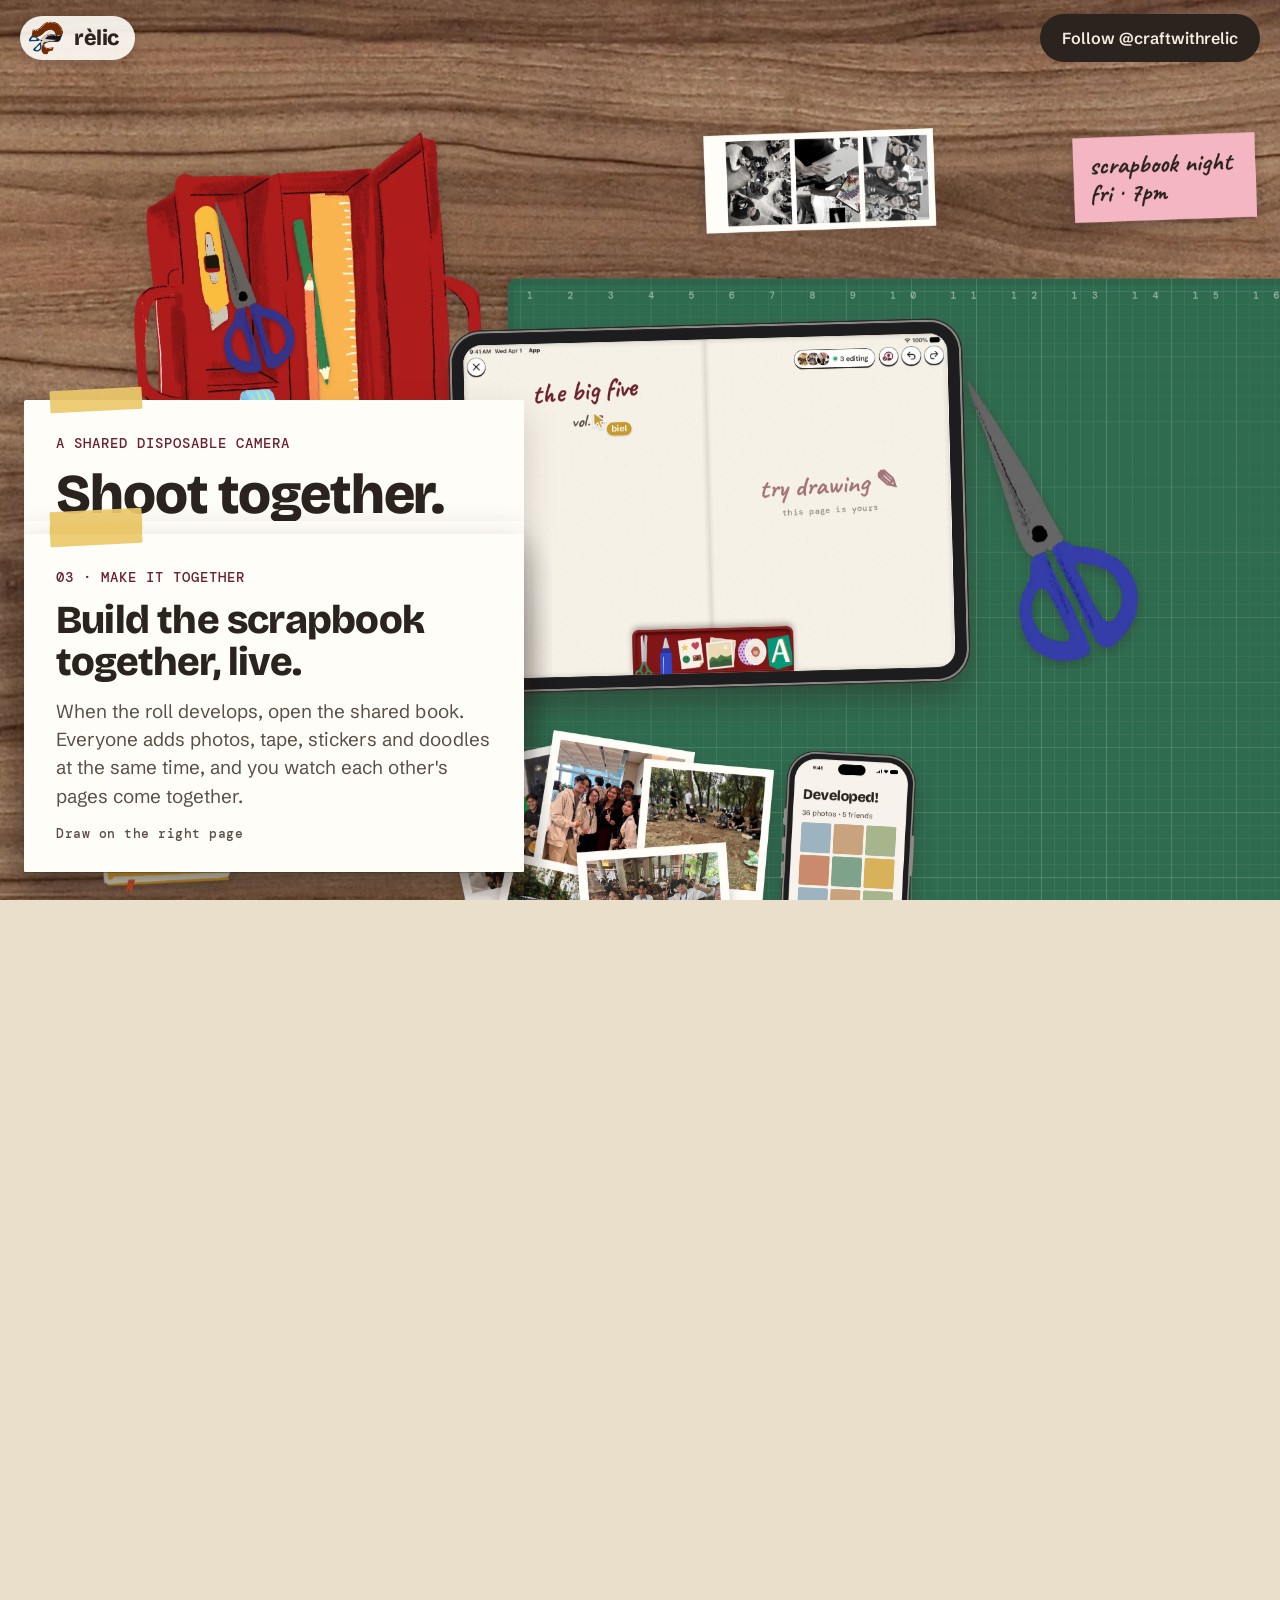
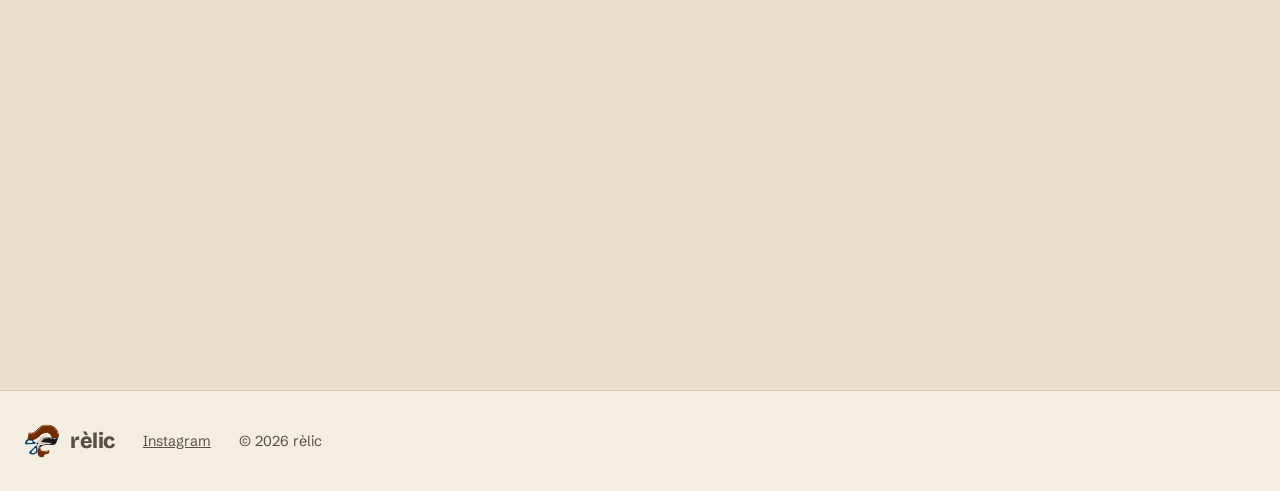
==== site/index.html @ 5dc0d385 "rèlic landing site The flat-lay desk landing page (site/), its planning page and README.  Co-Authore" ====
<!doctype html>
<html lang="en">
<head>
  <meta charset="utf-8">
  <meta name="viewport" content="width=device-width, initial-scale=1, viewport-fit=cover">
  <title>rèlic: shoot together, scrapbook together</title>
  <meta name="description" content="rèlic is a shared disposable camera for your friend group. Limited shots, revealed when the roll is done, made into one scrapbook by everyone. Coming soon to the App Store.">
  <meta name="theme-color" content="#F4EEE2">
  <meta property="og:title" content="rèlic: shoot together, scrapbook together">
  <meta property="og:description" content="A shared disposable camera for your friend group. Coming soon to the App Store.">
  <meta property="og:type" content="website">
  <meta property="og:image" content="share.jpg">
  <meta property="og:image:width" content="1200">
  <meta property="og:image:height" content="630">
  <meta name="twitter:card" content="summary_large_image">
  <link rel="icon" type="image/png" href="assets/img/favicon.png">
  <link rel="apple-touch-icon" href="assets/img/apple-touch-icon.png">
  <link rel="preconnect" href="https://fonts.googleapis.com">
  <link rel="preconnect" href="https://fonts.gstatic.com" crossorigin>
  <link rel="stylesheet" href="https://fonts.googleapis.com/css2?family=Bricolage+Grotesque:opsz,wght@12..96,700;12..96,800&family=Schibsted+Grotesk:wght@400;500;600&family=Caveat:wght@700&family=DM+Mono:wght@400;500&display=swap">
  <link rel="stylesheet" href="style.css">
</head>
<body>
  <svg width="0" height="0" style="position:absolute" aria-hidden="true">
    <symbol id="apple" viewBox="0 0 24 24"><path d="M16.4 12.6c0-2.5 2-3.7 2.1-3.8-1.2-1.7-3-1.9-3.6-2-1.5-.2-3 .9-3.8.9-.8 0-2-.9-3.3-.9-1.7 0-3.3 1-4.2 2.5-1.8 3.1-.5 7.7 1.3 10.2.9 1.2 1.9 2.6 3.2 2.6 1.3-.1 1.8-.8 3.3-.8s2 .8 3.3.8c1.4 0 2.3-1.3 3.1-2.5 1-1.4 1.4-2.8 1.4-2.9 0 0-2.8-1.1-2.8-4.1zM14 5.2c.7-.8 1.2-2 1-3.2-1 .1-2.2.7-3 1.5-.6.7-1.2 1.9-1 3.1 1.1.1 2.2-.6 3-1.4z"/></symbol>
  </svg>
  <a class="skip" href="#shot-8">Skip to coming soon</a>

  <header class="nav">
    <a class="brand" href="#top" aria-label="rèlic home">
      <img class="logo" src="assets/img/logo.png" alt="" width="36" height="36"><span class="wordmark">rèlic</span>
    </a>
    <a class="btn btn-ink" href="https://www.instagram.com/craftwithrelic/" target="_blank" rel="noopener">Follow @craftwithrelic</a>
  </header>

  <main id="top">
    <div class="scene" id="scene">
      <div class="stage" id="stage">
        <div class="flat" id="flat" aria-hidden="true"><div class="board" id="board"></div></div>
        <img class="static-still" src="assets/img/still-desk.webp" alt="A wooden desk seen from above, covered in scrapbook things: a red toolbox, an iPad with a scrapbook page, a disposable camera, film rolls, team photos, washi tape, a stack of scrapbooks and a coming soon note taped to a green cutting mat." loading="lazy" width="1200" height="750">

        <div class="pad" id="pad">
          <article class="note is-active" id="shot-1">
            <p class="kicker">A shared disposable camera</p>
            <h1>Shoot together. Scrapbook together.</h1>
            <p>rèlic is a camera roll your whole friend group shares. Limited shots, revealed when the roll is done, made into one scrapbook by everyone.</p>
            <div class="actions">
              <span class="badge" aria-label="Coming soon to the App Store"><svg aria-hidden="true"><use href="#apple"/></svg><span><small>Coming soon to the</small>App Store</span></span>
            </div>
            <p class="hint">Scroll to look around the desk</p>
          </article>

          <article class="note" id="shot-2">
            <p class="kicker">The problem</p>
            <h2>Hundreds of photos. Never looked at together.</h2>
            <p>They're split across camera rolls and group chats, shot by the one friend who always holds the phone, and buried a week later.</p>
            <p class="drag-hint">Drag the prints around</p>
          </article>

          <article class="note" id="shot-3">
            <p class="kicker">01 · Start a roll</p>
            <h2>Start a roll. Share one code.</h2>
            <p>Name it and pick 24, 36, 48 or 72 shots. Send the roll code and friends join in a tap, all shooting on the same roll.</p>
          </article>

          <article class="note" id="shot-4">
            <p class="kicker">02 · Shoot</p>
            <h2>Shoot. No peeking.</h2>
            <p>Every roll has a limited number of shots, and each one you take counts down. Nothing shows until the last frame, so you stay in the moment.</p>
            <p class="scrawl">fewer shots, more moment</p>
            <p class="drag-hint">Tap the camera to try our two films. Hold a print to save it.</p>
          </article>

          <article class="note" id="shot-5">
            <p class="kicker">03 · Make it together</p>
            <h2>Build the scrapbook together, live.</h2>
            <p>When the roll develops, open the shared book. Everyone adds photos, tape, stickers and doodles at the same time, and you watch each other's pages come together.</p>
            <p class="drag-hint">Draw on the right page</p>
          </article>

          <article class="note" id="shot-6">
            <p class="kicker">The scrapbook</p>
            <h2>One night, five points of view.</h2>
            <p>This one's ours. Flip through it.</p>
            <div class="flipnav">
              <button class="btn btn-line" type="button" id="flip-prev">Previous page</button>
              <button class="btn btn-line" type="button" id="flip-next">Next page</button>
            </div>
          </article>

          <article class="note" id="shot-7">
            <p class="kicker">Your shelf</p>
            <h2>Every hangout gets a spine.</h2>
            <p>Finished scrapbooks stack up on your profile shelf, ready to reopen whenever.</p>
            <p class="scrawl">ours, not mine</p>
          </article>

          <article class="note" id="shot-8">
            <p class="scrawl big">coming soon</p>
            <h2>rèlic lands on the App Store soon.</h2>
            <p>Get your group ready, and follow along while we build it.</p>
            <div class="actions">
              <span class="badge" aria-label="Coming soon to the App Store"><svg aria-hidden="true"><use href="#apple"/></svg><span><small>Coming soon to the</small>App Store</span></span>
              <a class="btn btn-maroon" href="https://www.instagram.com/craftwithrelic/" target="_blank" rel="noopener">Follow @craftwithrelic</a>
            </div>
          </article>
        </div>
      </div>
    </div>
  </main>

  <footer class="foot">
    <span class="brand"><img class="logo" src="assets/img/logo.png" alt="" width="36" height="36"><span class="wordmark">rèlic</span></span>
    <a href="https://www.instagram.com/craftwithrelic/" target="_blank" rel="noopener">Instagram</a>
    <span>© 2026 rèlic</span>
  </footer>

  <script type="module" src="main.js"></script>
</body>
</html>
---- site/style.css ----
/* rèlic — one sticky stage over one flat-lay desk that always fills the screen.
   All copy lives in one notepad card that swaps per shot. */
:root{
  --paper:#F4EEE2; --wall:#EADFCB; --floor:#DCCDB4; --card:#FFFDF8; --line:#D8CAB2;
  --ink:#2A231E; --ink-2:#5A4F46; --maroon:#6B2230; --tape:#EBC86A; --mat:#2F6B4F;
  --f-display:"Bricolage Grotesque","Arial Black",system-ui,sans-serif;
  --f-body:"Schibsted Grotesk",system-ui,-apple-system,"Segoe UI",sans-serif;
  --f-hand:"Caveat","Comic Sans MS",cursive;
  --f-mono:"DM Mono",ui-monospace,"SF Mono",Menlo,monospace;
  --ease:cubic-bezier(.4,0,.2,1);
  --land:cubic-bezier(.2,.9,.3,1.04);
  --gutter:max(16px,env(safe-area-inset-left,0px));
  --unit:100svh;
  color-scheme:light;
}
*{box-sizing:border-box}
html,body{margin:0;background:var(--wall);color:var(--ink);font-family:var(--f-body);-webkit-font-smoothing:antialiased}
a{color:inherit}
:focus-visible{outline:2px solid var(--maroon);outline-offset:3px;border-radius:4px}

.skip{position:fixed;left:var(--gutter);top:-60px;z-index:30;background:var(--ink);color:var(--paper);padding:10px 14px;border-radius:8px;text-decoration:none;font:500 .9rem var(--f-body)}
.skip:focus{top:calc(12px + env(safe-area-inset-top,0px))}

/* ---------- nav ---------- */
.nav{position:fixed;inset:0 0 auto 0;z-index:20;display:flex;align-items:center;justify-content:space-between;gap:12px;
  padding:calc(14px + env(safe-area-inset-top,0px)) max(20px,env(safe-area-inset-right,0px)) 14px max(20px,env(safe-area-inset-left,0px));pointer-events:none}
.nav > *{pointer-events:auto}
.brand{display:inline-flex;align-items:center;gap:10px;text-decoration:none;min-height:44px}
.nav .brand{background:rgba(255,253,248,.9);padding:4px 16px 4px 8px;border-radius:999px;box-shadow:0 4px 12px rgba(42,35,30,.18)}
.logo{display:block;width:36px;height:36px;object-fit:contain}
.wordmark{font:800 1.35rem var(--f-display);letter-spacing:-.02em}

.btn{display:inline-flex;align-items:center;justify-content:center;min-height:48px;padding:0 22px;border-radius:999px;text-decoration:none;border:0;cursor:pointer;font:600 1rem var(--f-body);transition:transform .15s var(--ease),background-color .15s var(--ease),opacity .15s}
.btn:hover{transform:translateY(-1px)}
.btn:active{transform:translateY(1px)}
.btn-ink{background:var(--ink);color:var(--paper)}
.btn-ink:hover{background:#3d332c}
.btn-maroon{background:var(--maroon);color:#fff}
.btn-maroon:hover{background:#7d2a39}
.btn-line{background:transparent;color:var(--ink);box-shadow:inset 0 0 0 1.5px var(--ink)}
.btn-line:hover{background:var(--ink);color:var(--paper)}
.btn:disabled{opacity:.35;cursor:default;transform:none;background:transparent;color:var(--ink)}

/* ---------- scene ---------- */
.scene{position:relative;height:calc(var(--units,11) * var(--unit))}
.stage{position:sticky;top:0;height:100svh;overflow:hidden;background:#7a4f31;touch-action:pan-y}
.flat{position:absolute;inset:0;z-index:2;pointer-events:none;transform-origin:50% 45%;animation:settle 1.1s var(--ease) both}
@keyframes settle{from{transform:scale(1.06);opacity:0}to{transform:none;opacity:1}}
.board{position:absolute;left:0;top:0;transform-origin:0 0;will-change:transform}

/* ---------- the flat-lay desk ---------- */
.desk-wood{position:absolute;inset:0;background:#8a5a37 url(assets/img/wood.webp) center/cover}
.it{position:absolute;display:block;transform:translate(-50%,-50%) rotate(var(--r,0deg));user-select:none;-webkit-user-drag:none}
img.it{height:auto;filter:drop-shadow(0 6px 8px rgba(42,35,30,.28))}
.mat{position:absolute;transform:translate(-50%,-50%);border-radius:14px;background-color:var(--mat);
  background-image:linear-gradient(rgba(255,255,255,.14) 1.5px,transparent 1.5px),linear-gradient(90deg,rgba(255,255,255,.14) 1.5px,transparent 1.5px),
    linear-gradient(rgba(255,255,255,.07) 1px,transparent 1px),linear-gradient(90deg,rgba(255,255,255,.07) 1px,transparent 1px);
  background-size:100px 100px,100px 100px,20px 20px,20px 20px;background-position:20px 20px;
  box-shadow:0 10px 24px rgba(0,0,0,.22),inset 0 0 0 10px rgba(0,0,0,.06)}
.mat-num{position:absolute;left:30px;right:30px;font:500 15px var(--f-mono);color:rgba(255,255,255,.5);letter-spacing:22px;white-space:nowrap;overflow:hidden}
.mat-top{top:16px}


.pol{margin:0;background:#FFFDF8;padding:calc(var(--w,200px)*.06) calc(var(--w,200px)*.06) calc(var(--w,200px)*.2);box-shadow:0 8px 16px rgba(42,35,30,.28)}
.pol img{display:block;width:100%;aspect-ratio:1;object-fit:cover;filter:saturate(.92) contrast(1.02)}
.pol figcaption{position:absolute;left:0;right:0;bottom:calc(var(--w,200px)*.03);text-align:center;font:700 26px var(--f-hand);color:var(--maroon)}
.pol.small figcaption{font-size:28px}

/* phone: an iPhone seen from above */
.phone{border-radius:40px;background:#1d1d1f;padding:8px;box-shadow:0 0 0 2.5px #8f8b86,0 0 0 4px #2b2a29,0 20px 32px rgba(42,35,30,.38)}
.phone::before{content:"";position:absolute;right:-6px;top:118px;width:4px;height:62px;border-radius:0 3px 3px 0;background:#8f8b86}
.phone::after{content:"";position:absolute;left:-6px;top:86px;width:4px;height:26px;border-radius:3px 0 0 3px;background:#8f8b86;box-shadow:0 44px 0 #8f8b86,0 82px 0 #8f8b86}
.screen{position:relative;width:100%;height:100%;border-radius:33px;overflow:hidden;background:#F7F2EB;container-type:inline-size}
.screen > *{--fp:calc(100cqw / 402)}
.screen::before{content:"";position:absolute;top:1.6%;left:38.18%;width:23.63%;height:4.2%;border-radius:99px;background:#000;z-index:3}
.screen::after{content:"";position:absolute;bottom:6px;left:50%;width:64px;height:4px;margin-left:-32px;border-radius:3px;background:rgba(0,0,0,.8);z-index:3}
.phone[data-mode="camera"] .screen::after{background:rgba(255,255,255,.85)}
.ph-status{position:absolute;top:calc(24*var(--fp));left:calc(62*var(--fp));right:calc(38*var(--fp));display:flex;align-items:center;gap:calc(6*var(--fp));font:600 calc(17*var(--fp))/1 var(--f-body);color:#000;z-index:2;transition:opacity .2s}
.phone[data-mode="create"] .ph-status{opacity:0}
.ph-status b{margin-right:auto}
.phone[data-mode="camera"] .ph-status{color:#fff}
.ph-sig{width:calc(20*var(--fp));height:calc(13*var(--fp));background:linear-gradient(90deg,currentColor 0 2px,transparent 2px 3.5px,currentColor 3.5px 5.5px,transparent 5.5px 7px,currentColor 7px 9px,transparent 9px 10.5px,currentColor 10.5px);clip-path:polygon(0 70%,25% 70%,25% 50%,50% 50%,50% 25%,75% 25%,75% 0,100% 0,100% 100%,0 100%)}
.ph-wifi{width:calc(17*var(--fp));height:calc(12*var(--fp));background:currentColor;clip-path:polygon(50% 100%,0 25%,20% 5%,50% 0,80% 5%,100% 25%)}
.ph-bat{width:calc(27*var(--fp));height:calc(13*var(--fp));border-radius:calc(4*var(--fp));background:currentColor}
.screen section{position:absolute;inset:0;padding:42px 14px 22px;display:flex;flex-direction:column;gap:8px;opacity:0;transition:opacity .35s var(--ease)}
.phone[data-mode="roll"] [data-mode="roll"],.phone[data-mode="create"] [data-mode="create"],.phone[data-mode="room"] [data-mode="room"],
.phone[data-mode="camera"] [data-mode="camera"],.phone[data-mode="done"] [data-mode="done"]{opacity:1}
.screen .dark{background:#151311}
.ph-h{font:800 22px var(--f-display);letter-spacing:-.02em}
.screen small{font:500 11px var(--f-body);color:var(--ink-2)}
.ph-grid{display:grid;grid-template-columns:repeat(3,1fr);gap:4px}
.ph-grid i{aspect-ratio:1;background:var(--c);border-radius:2px}
.ph-grid.big i{border-radius:3px}
/* create roll: the Figma screen, with the typing, the pick and the tap laid over it */
.screen .ph-fig{padding:0;display:block}
.ph-figimg{position:absolute;inset:0;width:100%;height:100%;display:block}
.cr-name{position:absolute;left:3.86%;top:31.06%;width:91.8%;height:5.84%;display:flex;align-items:center;padding-left:calc(17*var(--fp));font:500 calc(16*var(--fp)) var(--f-body);color:#1d1a17}
.cr-chip{position:absolute;top:48.05%;width:24.63%;display:block}
.cr-chip.c24{left:0}
.cr-chip.c36{left:25.12%;opacity:0}
.cr-press{position:absolute;left:5.6%;top:87.8%;width:88.8%;height:5.84%;border-radius:99px;background:#fff;opacity:0}
.cr-tap{position:absolute;left:50%;top:90.7%;width:calc(44*var(--fp));height:calc(44*var(--fp));margin:calc(-22*var(--fp)) 0 0 calc(-22*var(--fp));border-radius:50%;background:rgba(255,255,255,.55);opacity:0}
/* the room: the roll code and who's in (styled after the Figma screens) */
.screen .ph-room{padding:calc(53*var(--fp)) calc(16*var(--fp)) calc(55*var(--fp));gap:0;color:#1d1a17}
.rm-back{width:calc(44*var(--fp));height:calc(44*var(--fp));border-radius:50%;background:#FEFEFD;box-shadow:0 0 0 calc(1*var(--fp)) #2A241F,0 calc(3.5*var(--fp)) 0 #2A241F;position:relative;flex:none}
.rm-back::after{content:"";position:absolute;left:42%;top:36%;width:24%;height:24%;border:solid #1d1a17;border-width:0 0 calc(2.4*var(--fp)) calc(2.4*var(--fp));transform:rotate(45deg)}
.rm-title{margin-top:calc(14*var(--fp));font:700 calc(32*var(--fp))/1.1 var(--f-body);letter-spacing:-.01em}
.screen .rm-sub{margin-top:calc(6*var(--fp));font:400 calc(14.5*var(--fp))/1.35 var(--f-body);color:#6b645c}
.rm-label{margin:calc(38*var(--fp)) 0 calc(12*var(--fp));font:400 calc(17*var(--fp)) var(--f-body)}
.rm-code{display:flex;gap:calc(8*var(--fp));justify-content:center}
.rm-code span{width:calc(52*var(--fp));height:calc(64*var(--fp));border-radius:calc(14*var(--fp));background:#FEFEFD;box-shadow:inset 0 0 0 calc(1*var(--fp)) #1d1a17;overflow:hidden;display:flex;flex-direction:column}
.rm-code i{flex:none;height:calc(64*var(--fp));font:500 calc(30*var(--fp))/calc(64*var(--fp)) var(--f-mono);font-style:normal;text-align:center;transform:translateY(-300%)}
.rm-friends{display:flex;gap:calc(14*var(--fp))}
.rm-friends figure{margin:0;width:calc(66*var(--fp));text-align:center;transform:scale(0)}
.rm-friends img{display:block;width:100%;aspect-ratio:1;border-radius:50%;object-fit:cover;box-shadow:0 0 0 calc(2*var(--fp)) #FEFEFD,0 0 0 calc(3*var(--fp)) #2A241F}
.rm-friends figcaption{margin-top:calc(6*var(--fp));font:500 calc(13*var(--fp)) var(--f-body);color:#6b645c}
.rm-btn{margin-top:auto;margin-inline:calc(6*var(--fp));text-align:center;font:600 calc(17*var(--fp))/calc(51*var(--fp)) var(--f-body);background:#2A241F;color:#fff;border-radius:99px}
.ph-view{margin-top:10px;flex:1;border-radius:8px;background:linear-gradient(160deg,#3a3a3a,#262422)}
.ph-shutter{align-self:center;width:42px;height:42px;border-radius:50%;background:#fff;box-shadow:0 0 0 4px #151311,0 0 0 6px #fff}

/* the pile of prints in the problem shot can be pushed around */
/* anything loose on the desk can be picked up and moved (a finger holds it for a moment first) */
.drag{pointer-events:auto;cursor:grab;touch-action:pan-y;-webkit-touch-callout:none}
.drag.held{cursor:grabbing;scale:1.05}
.spill:not(.on),.shot-print.gone{pointer-events:none}
/* the big objects take you to their part of the story */
.board [data-go]:not(.cam){pointer-events:auto;cursor:pointer}
.board[data-shot="2"] .phone,.board[data-shot="4"] :is(.toolbox,.ipad),.board[data-shot="5"] .book,.board[data-shot="6"] .stack{cursor:auto}
.book.on,.book.on *{pointer-events:none!important}
/* the book box is two pages wide (open size); closed, only the cover takes the click */
.board .book.closed{pointer-events:none}
.board .book.closed .is-cover{pointer-events:auto;cursor:pointer}

/* things that fly in and land */
.fly{opacity:0;transform:translate(-50%,-50%) translate(var(--fx),var(--fy)) rotate(var(--fr)) scale(var(--fs));
  transition:transform .6s var(--land),opacity .3s var(--ease)}
.fly.on{opacity:1;transform:translate(-50%,-50%) rotate(var(--r))}
.write.fly{transform:translate(-50%,-50%) rotate(var(--r));clip-path:inset(0 100% 0 0);opacity:1;transition:clip-path .7s var(--ease)}
.write.fly.on{clip-path:inset(0 0 0 0)}

/* stack of finished books */
.stack{transform:translate(-50%,-50%)}
.sbook{position:absolute;width:300px;height:400px;border-radius:6px 12px 12px 6px;transform:translate(-50%,-50%) rotate(var(--r));
  box-shadow:0 10px 18px rgba(42,35,30,.32),inset 14px 0 0 rgba(0,0,0,.14),inset 0 0 0 1px rgba(255,255,255,.08)}
.sbook-label{position:absolute;left:50%;top:22%;transform:translateX(-50%) rotate(-2deg);background:#FFFDF8;padding:6px 16px;font:700 34px var(--f-hand);color:var(--ink);white-space:nowrap;box-shadow:0 2px 4px rgba(0,0,0,.15)}

/* the scrapbook */
.book{perspective:3200px;transform:translate(-50%,-50%);z-index:900}   /* above anything picked up and moved (those count up from 50) */
.book .page,.book .face{position:absolute;top:0;width:50%;height:100%}
.book .page{background:#FBF7EE;background-image:radial-gradient(rgba(42,35,30,.09) 1.2px,transparent 1.4px);background-size:22px 22px}
.book > .base{left:50%;border-radius:0 8px 8px 0;box-shadow:0 14px 26px rgba(42,35,30,.3),inset 18px 0 22px -14px rgba(0,0,0,.25)}
.leaf{position:absolute;left:50%;top:0;width:50%;height:100%;transform-origin:left center;transform-style:preserve-3d;transform:rotateY(var(--a,0deg))}
.leaf .face{left:0;width:100%;backface-visibility:hidden;-webkit-backface-visibility:hidden}
.leaf .front.page{border-radius:0 8px 8px 0;box-shadow:inset 18px 0 22px -14px rgba(0,0,0,.25)}
.leaf .back{transform:rotateY(180deg);border-radius:0 8px 8px 0;box-shadow:inset 18px 0 22px -14px rgba(0,0,0,.25)}
.leaf.turning .face{box-shadow:0 18px 30px rgba(0,0,0,.2)}
.is-cover .cover{position:absolute;inset:0;filter:drop-shadow(0 14px 16px rgba(42,35,30,.32))}
.is-cover img{width:100%;height:100%;object-fit:cover;display:block}
.book.on{opacity:0;transition:opacity .35s var(--ease)}
/* closed: only the cover shows, so its transparent edges show the mat, not the pages */
.book.closed > .base,.book.closed > .leaf ~ .leaf{visibility:hidden}
/* the last spread: a letter */
.letter{font:700 50px/1.12 var(--f-hand);color:var(--ink);text-align:left}
.letter span{display:block}
.letter span:last-child{margin-top:8px;text-align:right;font-size:40px;color:var(--maroon)}
.draw{position:absolute;inset:0;width:100%;height:100%;display:block}
/* the iPad's right page is a blank to draw on, while the 'make it together' shot is up */
.board[data-shot="4"] .ip-blank .draw{pointer-events:auto;cursor:crosshair;touch-action:none}
.try{font:700 62px/1 var(--f-hand);color:rgba(107,34,48,.6);text-align:center;transition:opacity .3s var(--ease)}
.try small{display:block;margin-top:14px;font:500 19px var(--f-mono);letter-spacing:.06em;color:rgba(42,35,30,.5)}
.try.gone{opacity:0}
.board[data-shot="4"] .ip-blank .try:not(.gone){animation:beckon .7s var(--ease) .4s 2 alternate}
@keyframes beckon{to{transform:translate(-50%,-50%) rotate(-2deg) translateY(-8px)}}
.book{transition:opacity .35s var(--ease) .1s}
.page .it{transform:translate(-50%,-50%) rotate(var(--r,0deg))}
.page .pol figcaption{font-size:22px}
.title-l{font:700 64px/0.95 var(--f-hand);color:var(--maroon);text-align:center}
.title-l span{font-size:40px;color:var(--ink-2)}
.scrawl-l{font:700 40px/1 var(--f-hand);color:var(--ink);text-align:center}
.byline{font:700 30px var(--f-hand);color:var(--maroon);background:var(--tape);padding:8px 14px;text-align:center;line-height:1}
.washi{filter:none;opacity:.92}
.sticker{filter:drop-shadow(0 3px 3px rgba(0,0,0,.2))}

.shelved{opacity:0;transform:translate(-50%,-50%) scale(.98);transition:transform .9s var(--ease),opacity .25s var(--ease)}
.shelved img{width:100%;height:100%;object-fit:cover;display:block;filter:drop-shadow(0 14px 16px rgba(42,35,30,.32))}
.shelved .sbook-label{top:58%}
.shelved.on{opacity:1;transform:translate(-50%,-50%) translate(var(--to-x),var(--to-y)) rotate(-6deg) scale(.5)}

.soon{background:#FFFDF8;display:flex;flex-direction:column;align-items:center;justify-content:center;gap:6px;box-shadow:0 18px 34px rgba(42,35,30,.3)}
.soon b{font:700 150px/1 var(--f-hand);color:var(--maroon)}
.soon small{font:500 26px var(--f-mono);letter-spacing:.08em;color:var(--ink-2)}
.soon-tape{position:absolute;top:-26px;left:50%;width:220px;height:56px;margin-left:-110px;background:var(--tape);opacity:.92;transform:rotate(-4deg)}

/* ---------- the notepad ---------- */
.pad{position:absolute;z-index:5;left:max(24px,env(safe-area-inset-left,0px));bottom:calc(28px + env(safe-area-inset-bottom,0px));width:min(500px,calc(100% - 48px));display:grid}
.note{position:relative;grid-area:1/1;align-self:end;background:var(--card);border-radius:2px;padding:34px 32px 30px;box-shadow:0 1px 0 rgba(42,35,30,.06),0 14px 34px rgba(42,35,30,.18);
  display:grid;gap:14px;align-content:start;opacity:0;visibility:hidden;transform:translateY(14px);transition:opacity .28s var(--ease),transform .32s var(--ease),visibility 0s linear .32s}
.note::before{content:"";position:absolute;top:-11px;left:26px;width:92px;height:22px;background:var(--tape);opacity:.92;transform:rotate(-3deg);border-radius:1px}
.note.is-active{opacity:1;visibility:visible;transform:none;transition:opacity .32s var(--ease) .06s,transform .38s var(--ease) .06s,visibility 0s}
.note.is-leaving{transform:translateY(-16px) rotate(-1.5deg)}
.note p{margin:0;line-height:1.5;color:var(--ink-2);font-size:1.18rem}
.note h1,.note h2{margin:0;font-family:var(--f-display);font-weight:800;letter-spacing:-.02em;line-height:1.05;text-wrap:balance;color:var(--ink)}
.note h1{font-size:clamp(2.4rem,4.4vw,3.5rem)}
.note h2{font-size:clamp(1.9rem,3.1vw,2.6rem)}
.kicker{font:500 .9rem var(--f-mono)!important;letter-spacing:.07em;text-transform:uppercase;color:var(--maroon)!important}
.scrawl{font-family:var(--f-hand)!important;font-weight:700;font-size:2.1rem!important;line-height:1!important;color:var(--maroon)!important;transform:rotate(-2deg);transform-origin:left}
.scrawl.big{font-size:3.6rem!important}
.hint,.drag-hint{font:500 .8rem var(--f-mono)!important;color:var(--ink-2);letter-spacing:.04em}
.actions,.flipnav{display:flex;flex-wrap:wrap;gap:10px;margin-top:4px}
.badge{display:inline-flex;align-items:center;gap:8px;min-height:52px;padding:8px 20px 8px 14px;border-radius:12px;background:var(--ink);color:var(--paper);font:600 1.15rem var(--f-body);line-height:1.05;cursor:default}
.badge small{display:block;font-size:.66rem;font-weight:500;opacity:.8}
.badge svg{width:26px;height:26px;fill:currentColor;flex:none}

.foot{display:flex;flex-wrap:wrap;align-items:center;gap:12px 28px;padding:28px max(24px,env(safe-area-inset-right,0px)) calc(28px + env(safe-area-inset-bottom,0px)) max(24px,env(safe-area-inset-left,0px));background:var(--paper);border-top:1px solid var(--line);font-size:.9rem;color:var(--ink-2)}
.foot a{min-height:44px;display:inline-flex;align-items:center}

/* ---------- phones: the notepad becomes a card across the bottom ---------- */
@media (max-width:1099px){
  :root{--unit:80svh}
  .nav .btn{padding:0 14px;font-size:.85rem}
  .pad{left:var(--gutter);right:max(16px,env(safe-area-inset-right,0px));width:auto;bottom:calc(16px + env(safe-area-inset-bottom,0px))}
  .note{padding:24px 18px 18px;gap:9px}
  .note p{font-size:1.02rem;line-height:1.45}
  .note h1{font-size:2.05rem}
  .hint{display:none}
  .note h2{font-size:1.6rem}
  .kicker{font-size:.8rem!important}
  .scrawl{font-size:1.75rem!important}
  .scrawl.big{font-size:2.6rem!important}
  .badge{min-height:48px;font-size:1.05rem}
  .actions .btn,.actions .badge{flex:1 1 100%}
}
/* phones: a tighter notepad so the desk gets more of the screen */
@media (max-width:639px){
  .pad{bottom:calc(12px + env(safe-area-inset-bottom,0px))}
  .note{padding:18px 16px 14px;gap:6px}
  .note p{font-size:.95rem;line-height:1.42}
  .note h1{font-size:1.75rem}
  .note h2{font-size:1.38rem}
  .kicker{font-size:.72rem!important}
  .scrawl{font-size:1.45rem!important}
  .scrawl.big{font-size:2.1rem!important}
  .badge{min-height:44px}
  .flipnav .btn,.actions .btn{min-height:44px}
}
@media (min-width:640px) and (max-width:1099px){
  .pad{right:auto;width:min(600px,calc(100% - 32px))}
  .actions .btn,.actions .badge{flex:0 1 auto}
  .flipnav .btn{flex:1}
}

/* ---------- reduced motion: every note in order, as a plain page ---------- */
.static .scene{height:auto}
.static .stage{position:static;height:auto;overflow:visible;padding:96px var(--gutter) 48px;background:var(--wall)}
.static .flat{display:none}
.static-still{display:none}
.static .static-still{display:block;width:min(960px,100%);height:auto;margin:0 auto 40px;border-radius:12px}
.static .pad{position:static;width:min(560px,100%);margin:0 auto;gap:28px}
.static .note{grid-area:auto;opacity:1;visibility:visible;transform:none;transition:none}
.static .flipnav{display:none}
@media (prefers-reduced-motion:reduce){
  .note,.btn,.fly,.shelved,.book{transition:none!important}
  .flat{animation:none}
}

/* stills (?bare) */
.bare .nav,.bare .pad,.bare .skip{opacity:0!important}

/* shot checks (?at=): land every state at once */
.snap *,.snap *::before{transition:none!important;animation:none!important}

/* ---------- the lived-in layer ---------- */
.taperoll{border-radius:50%;background:radial-gradient(circle,#B07A4E 0 25%,rgba(0,0,0,.18) 25.5% 28%,var(--c) 28.5%);box-shadow:0 8px 14px rgba(42,35,30,.3),inset 0 0 0 6px rgba(255,255,255,.18)}
.booth{display:flex;flex-direction:column;gap:8px;background:#FFFDF8;padding:10px 10px 34px;box-shadow:0 8px 16px rgba(42,35,30,.28)}
.booth img{display:block;width:100%;aspect-ratio:4/3;object-fit:cover;filter:grayscale(.85) contrast(1.05)}
.paper-note{background:var(--c,#FFF3B0);padding:22px 24px;font:700 40px/1.08 var(--f-hand);color:var(--ink);box-shadow:0 8px 14px rgba(42,35,30,.25)}
.letters{display:flex;gap:6px}
.letters i{font:800 58px/1 var(--f-display);font-style:normal;padding:8px 12px;color:#fff;box-shadow:0 4px 8px rgba(0,0,0,.25);transform:rotate(calc((var(--k) - 1.5) * 7deg))}
.letters i:nth-child(1){background:#6B2230}.letters i:nth-child(2){background:#EBC86A;color:#2A231E}.letters i:nth-child(3){background:#3FA7A0}.letters i:nth-child(4){background:#E07A5F}
.eraser{border-radius:10px;background:#F4B6C2;box-shadow:0 6px 10px rgba(42,35,30,.28);overflow:hidden}
.eraser span{position:absolute;right:0;top:0;bottom:0;width:42%;background:#4F83D6}

/* ---------- arrival moments: each part of the desk does one thing while it is in view ---------- */
/* 1 · the whole desk: the scrapbook lifts off the mat, inviting a look */
.board[data-shot="0"] .book .is-cover .cover{animation:lift 2.6s var(--ease) .4s infinite alternate}
@keyframes lift{to{transform:translate(-6px,-12px) rotate(-1.2deg);filter:drop-shadow(0 30px 26px rgba(42,35,30,.36))}}
/* 2 · the problem: the Photos library gets flicked through, endlessly */
.board[data-shot="1"] .pl-grid{animation:flick 11s .4s infinite}
/* 3 · start a roll: the name types itself, 36 gets picked, Next gets tapped, then the room opens */
.typed{display:inline-block;overflow:hidden;white-space:nowrap;vertical-align:bottom;border-right:calc(1.5*var(--fp)) solid transparent;width:max-content;max-width:0}
.phone[data-mode="create"] .typed{animation:type 1s steps(8,end) .5s forwards,caret .5s step-end .5s 4}
@keyframes type{from{max-width:0}to{max-width:4.4em}}
@keyframes caret{50%{border-color:#1d1a17}}
.phone[data-mode="create"] .c24{animation:chipOff .3s var(--ease) 1.7s forwards}
.phone[data-mode="create"] .c36{animation:chipOn .45s var(--land) 1.7s forwards}
@keyframes chipOff{to{opacity:0}}
@keyframes chipOn{from{opacity:0;transform:scale(.9)}to{opacity:1;transform:none}}
.phone[data-mode="create"] .cr-press{animation:press .45s var(--ease) 2.45s}
@keyframes press{40%{opacity:.18}}
.phone[data-mode="create"] .cr-tap{animation:tapdot .55s var(--ease) 2.4s}
@keyframes tapdot{0%{opacity:0;transform:scale(.4)}30%{opacity:1}100%{opacity:0;transform:scale(1.5)}}
/* the code rolls in letter by letter, then friends join */
.phone[data-mode="room"] .rm-code i{animation:slot .75s cubic-bezier(.2,.7,.2,1) calc(.35s + var(--i,0) * .1s) both}
.rm-code span:nth-child(1) i{--i:0}.rm-code span:nth-child(2) i{--i:1}.rm-code span:nth-child(3) i{--i:2}.rm-code span:nth-child(4) i{--i:3}.rm-code span:nth-child(5) i{--i:4}.rm-code span:nth-child(6) i{--i:5}
@keyframes slot{from{transform:translateY(0)}to{transform:translateY(-300%)}}
.phone[data-mode="room"] .rm-friends figure{animation:join .45s var(--land) both}
.phone[data-mode="room"] .rm-friends figure:nth-child(1){animation-delay:.2s}
.phone[data-mode="room"] .rm-friends figure:nth-child(2){animation-delay:1.35s}
.phone[data-mode="room"] .rm-friends figure:nth-child(3){animation-delay:1.7s}
.phone[data-mode="room"] .rm-friends figure:nth-child(4){animation-delay:2.05s}
@keyframes join{to{transform:scale(1)}}
.phone:is([data-mode="camera"],[data-mode="done"]) .rm-friends figure,.snap .rm-friends figure{transform:scale(1)}
.snap .typed{max-width:none}
/* 5 · shoot: the flash fires */
.flash{border-radius:50%;background:radial-gradient(circle,rgba(255,255,255,.95) 0 12%,rgba(255,250,225,.55) 30%,transparent 68%);opacity:0;mix-blend-mode:screen;pointer-events:none;z-index:3}
/* in the Shoot section the camera gives a small wiggle every few seconds: it can be picked up */
.board[data-shot="3"] .cam:not(.open){animation:wiggle 4.2s var(--ease) 1s infinite}
.board[data-shot="3"] .cam:not(.open):hover{animation-play-state:paused}
@keyframes wiggle{
  0%,82%,100%{transform:translate(-50%,-50%) rotate(var(--r))}
  85%{transform:translate(-50%,-50%) rotate(calc(var(--r) - 3deg)) scale(1.02)}
  89%{transform:translate(-50%,-50%) rotate(calc(var(--r) + 2.5deg)) scale(1.02)}
  93%{transform:translate(-50%,-50%) rotate(calc(var(--r) - 1.5deg)) scale(1.01)}
  97%{transform:translate(-50%,-50%) rotate(calc(var(--r) + .6deg))}}
/* 5 · together: the tools are tossed into the toolbox, it rattles, the iPad tray fills, friends build the page live */
.toolbox{transform:translate(-50%,-50%) rotate(var(--r))}
.tb-base{display:block;width:100%;height:100%;filter:drop-shadow(0 10px 12px rgba(42,35,30,.3))}
.tb-tool{position:absolute;transform:translate(-50%,-50%);opacity:0}
.tb-tool img{display:block;width:100%;height:100%;filter:drop-shadow(0 3px 3px rgba(0,0,0,.18))}
.tb-tool.on{animation:toss .95s cubic-bezier(.25,.7,.3,1) var(--d) both}
@keyframes toss{
  0%{opacity:0;transform:translate(-50%,-50%) translate(var(--fx),var(--fy)) rotate(var(--fr)) scale(1.25)}
  15%{opacity:1}
  70%{transform:translate(-50%,-50%) translate(0,-14px) rotate(calc(var(--fr) * -.05)) scale(1.04)}
  100%{opacity:1;transform:translate(-50%,-50%)}}
.toolbox.hop{animation:hop .45s var(--ease) 2}
@keyframes hop{35%{transform:translate(-50%,-51.2%) rotate(calc(var(--r) - 1.6deg))}70%{transform:translate(-50%,-49.6%) rotate(calc(var(--r) + .8deg))}}
.snap .tb-tool.on,.tb-tool.pre{opacity:1}

.ipad{border-radius:46px;background:#1d1d1f;padding:18px;box-shadow:0 0 0 3px #8f8b86,0 0 0 5px #2b2a29,0 24px 40px rgba(42,35,30,.4)}
.ip-screen{position:relative;width:100%;height:100%;border-radius:28px;overflow:hidden;background:#F6F1E7}
.ip-space{position:absolute;left:0;top:0;width:1210px;height:834px;transform:scale(var(--k));transform-origin:0 0}
.ip-base{position:absolute;inset:0;width:100%;height:100%;display:block}
.ip-page{position:absolute;top:30px;width:500px;height:740px;transform:scale(1.1);transform-origin:0 0}
.ip-step{opacity:0;transform:translate(-50%,-50%) rotate(var(--r,0deg)) scale(1.18);transition:opacity .2s var(--ease),transform .5s var(--land)}
.ip-step.on{opacity:1;transform:translate(-50%,-50%) rotate(var(--r,0deg))}
.ip-step.ip-w{opacity:1;transform:translate(-50%,-50%) rotate(var(--r,0deg));clip-path:inset(0 100% 0 0);transition:clip-path .8s var(--ease)}
.ip-step.ip-w.on{clip-path:inset(0 -10% 0 0)}
.doodle{position:absolute;inset:0;width:100%;height:100%;overflow:visible;pointer-events:none}
.doodle path{fill:none;stroke:var(--maroon);stroke-width:4;stroke-linecap:round;stroke-linejoin:round}
.ip-draw{stroke-dasharray:1;stroke-dashoffset:1;transition:stroke-dashoffset .7s var(--ease)}
.ip-draw.on{stroke-dashoffset:0}
.ip-tray{position:absolute}
.ip-live{position:absolute;right:182px;top:34px;height:44px;display:flex;align-items:center;padding:0 16px 0 8px;border-radius:99px;background:#FEFEFD;box-shadow:0 0 0 1px #2A241F,0 3.5px 0 #2A241F;
  opacity:0;transform:translateY(-10px);transition:opacity .3s var(--ease),transform .4s var(--land)}
.ip-live.on{opacity:1;transform:none}
.ip-live i{width:32px;height:32px;border-radius:50%;background:center/cover;box-shadow:0 0 0 2px #FEFEFD;margin-right:-8px}
.ip-live b{margin-left:18px;font:600 17px var(--f-body);color:#2A241F;display:flex;align-items:center;gap:8px}
.ip-live b::before{content:"";width:9px;height:9px;border-radius:50%;background:#3FA76B;box-shadow:0 0 0 3px rgba(63,167,107,.25)}
.ip-cur{position:absolute;left:0;top:0;display:flex;align-items:flex-start;opacity:0;transform:translate(600px,900px);transition:transform .45s cubic-bezier(.3,.7,.2,1),opacity .2s var(--ease);z-index:5}
.ip-cur.on{opacity:1}
.ip-cur svg{width:46px;height:46px;fill:var(--c);stroke:#fff;stroke-width:1.6;stroke-linejoin:round;filter:drop-shadow(0 2px 2px rgba(0,0,0,.25))}
.ip-cur b{margin:30px 0 0 -8px;padding:5px 12px 6px;border-radius:99px;background:var(--c);color:#fff;font:600 22px/1 var(--f-body);box-shadow:0 2px 4px rgba(0,0,0,.2)}
/* 8 · stack: the pile settles under the new book */
.board[data-shot="6"] .stack .sbook{animation:settleBooks .5s var(--ease) .75s}
@keyframes settleBooks{50%{transform:translate(-50%,-49%) rotate(var(--r)) scale(.99)}}
/* 9 · coming soon: the words are written in */
.soon-write{display:inline-block;clip-path:inset(0 100% 0 0)}
.soon.on .soon-write{animation:write 1.3s var(--ease) .45s forwards}
@keyframes write{to{clip-path:inset(0 0 0 0)}}
.snap .soon.on .soon-write{clip-path:none}

/* drawn paper bits (no image backgrounds) */
.ticket{display:flex;align-items:center;justify-content:center;background:var(--c);color:var(--ink);box-shadow:0 6px 10px rgba(42,35,30,.22);
  -webkit-mask:radial-gradient(circle calc(var(--w,260px)*.06) at 0 50%,transparent 98%,#000) left/51% 100% no-repeat,radial-gradient(circle calc(var(--w,260px)*.06) at 100% 50%,transparent 98%,#000) right/51% 100% no-repeat;
          mask:radial-gradient(circle calc(var(--w,260px)*.06) at 0 50%,transparent 98%,#000) left/51% 100% no-repeat,radial-gradient(circle calc(var(--w,260px)*.06) at 100% 50%,transparent 98%,#000) right/51% 100% no-repeat}
.ticket b{font:800 calc(var(--w,260px)*.1)/1 var(--f-display);letter-spacing:.02em;margin-right:14%}
.ticket::after{content:"";position:absolute;right:22%;top:12%;bottom:12%;border-left:3px dashed rgba(42,35,30,.55)}
.tape-strip{background:var(--c);opacity:.86;box-shadow:inset 0 0 0 1px rgba(255,255,255,.25)}
.paper-note.joke{font-size:27px;padding:18px 16px;line-height:1.05}

/* 4 · shoot: tap the camera, it turns over into the app's camera (874 × 402 canvas, scaled by --k) */
.cam{z-index:40;perspective:2200px;transition:transform .85s cubic-bezier(.45,.05,.2,1)}
.cam.open{transform:translate(-50%,-50%) rotate(0deg)}
#board .cam.lift{animation:camLift .85s cubic-bezier(.45,.05,.2,1)}
@keyframes camLift{45%{scale:1.1}}
.cam-face{position:absolute;left:50%;top:50%;backface-visibility:hidden;-webkit-backface-visibility:hidden;transition:transform .85s cubic-bezier(.45,.05,.2,1)}
.cam-front{height:auto;transform:translate(-50%,-50%) rotateY(0deg);filter:drop-shadow(0 6px 8px rgba(42,35,30,.28))}
.cam.open .cam-front{transform:translate(-50%,-50%) rotateY(180deg)}
.cam-back{width:874px;height:402px;border-radius:52px;overflow:hidden;background:#2A241F;
  transform:translate(-50%,-50%) scale(var(--k)) rotateY(-180deg);
  box-shadow:0 0 0 12px #1d1d1f,0 0 0 15px #8f8b86,0 0 0 17px #2b2a29,0 34px 44px rgba(42,35,30,.42)}
.cam.open .cam-back{transform:translate(-50%,-50%) scale(var(--k)) rotateY(0deg)}
.cam:not(.open) .cam-front{pointer-events:auto;cursor:pointer}
.cam.open .cam-back button,.cam.open .cb-toggle{pointer-events:auto;cursor:pointer}
.cam-back button{position:absolute;border:0;padding:0;font:inherit;-webkit-tap-highlight-color:transparent}
.cb-body{position:absolute;inset:0;width:100%;height:100%}
/* the phone's status bar, turned on its side like the app in landscape */
.cb-status{position:absolute;left:32px;top:201px;width:322px;height:36px;transform:translate(-50%,-50%) rotate(-90deg);
  display:flex;align-items:center;justify-content:space-between;color:#fff}
.cb-status b{font:600 17px/1 -apple-system,"SF Pro Text",system-ui,sans-serif;letter-spacing:-.01em;width:70px}
.cb-island{width:95px;height:36px;border-radius:18px;background:#000}
.cb-status span{display:flex;align-items:center;justify-content:flex-end;gap:6px;width:70px}
.cb-status svg{display:block;height:12px;width:auto;fill:#fff}
.cb-bat{position:relative;width:25px;height:12px;border-radius:4px;box-shadow:inset 0 0 0 1.2px rgba(255,255,255,.45);
  background:linear-gradient(#fff,#fff) 2.4px 2.4px/17px 7.2px no-repeat}
.cb-bat::after{content:"";position:absolute;right:-3px;top:4px;width:1.6px;height:4px;border-radius:0 1px 1px 0;background:rgba(255,255,255,.45)}
.cb-back{left:62px;top:310px;width:60px;height:60px;border-radius:50%;color:#F6F1E7;
  background:radial-gradient(circle at 50% 40%,#3b3734,#1c1b1a);box-shadow:inset 0 3px 6px rgba(0,0,0,.6),0 1px 0 rgba(255,255,255,.08)}
.cb-back svg{width:26px;height:26px;margin:17px}
.cb-back:active{transform:scale(.94)}
/* viewfinder */
.cb-bezel{position:absolute;left:136px;top:33px;width:444.4px;height:337px;border-radius:14.5px;background:#121212;
  box-shadow:inset 0 0 0 1px rgba(255,255,255,.08),0 5px 10px rgba(0,0,0,.4)}
.cb-view{position:absolute;left:10px;top:9.5px;width:424px;height:318px;border-radius:6.2px;overflow:hidden;background:#1C1B1A}
.cb-view canvas{display:block;width:100%;height:100%}
.cb-vig{position:absolute;inset:0;background:radial-gradient(ellipse 72% 72% at 50% 50%,transparent 45%,rgba(0,0,0,.42));opacity:0;transition:opacity .3s var(--ease)}
.cam-back[data-film="color"] .cb-vig{opacity:1}
.cb-flash{position:absolute;inset:0;background:#fff;opacity:0}
.cam-back.fire .cb-flash{animation:vfFlash .55s ease-out}
@keyframes vfFlash{0%{opacity:0}12%{opacity:1}100%{opacity:0}}
.cb-name{position:absolute;left:50%;top:50%;transform:translate(-50%,-50%);padding:5px 14px;border-radius:99px;background:rgba(0,0,0,.72);
  color:#E8C766;font:500 13px var(--f-mono);letter-spacing:.08em;white-space:nowrap;opacity:0;pointer-events:none}
.cb-name.show{animation:nameTag 1.3s var(--ease)}
@keyframes nameTag{0%{opacity:0;transform:translate(-50%,-40%)}15%,70%{opacity:1;transform:translate(-50%,-50%)}100%{opacity:0}}
/* the film switch */
.cb-label{position:absolute;left:600px;top:6px;margin:0;font:500 13px var(--f-mono);letter-spacing:.24em;color:rgba(246,241,231,.72)}
.cb-toggle{position:absolute;left:596px;top:28px;width:170px;height:60px;border-radius:30px;background:#1c1b1a;
  box-shadow:inset 0 3px 7px rgba(0,0,0,.7),0 1px 0 rgba(255,255,255,.1);display:flex;padding:5px}
.cb-toggle button{position:relative;flex:1;border-radius:25px;background:transparent;color:rgba(246,241,231,.7);
  font:600 17px var(--f-mono);letter-spacing:.06em;transition:color .2s var(--ease)}
.cb-toggle[data-film="bw"] button[data-film="bw"],.cb-toggle[data-film="color"] button[data-film="color"]{color:#2A231E}
.cb-knob{position:absolute;left:5px;top:5px;width:80px;height:50px;border-radius:25px;
  background:radial-gradient(circle at 40% 30%,#fff,#E9E8E4 40%,#C9C6BF);box-shadow:0 3px 6px rgba(0,0,0,.45);transition:transform .32s var(--land)}
.cb-toggle[data-film="color"] .cb-knob{transform:translateX(80px);background:radial-gradient(circle at 40% 30%,#FFF1C2,#EBC86A 55%,#C99B34)}
/* shutter: the app's recessed well (CameraShutterWell) */
.cb-shutter{left:594px;top:128px;width:154px;height:154px;border-radius:50%;background:linear-gradient(#2E492C,#4D7A49);box-shadow:inset 0 4.5px 7.4px rgba(0,0,0,.8)}
.cb-shutter i{position:absolute;left:12px;top:12px;width:130px;height:130px;border-radius:50%;
  background:radial-gradient(circle at 60% 66%,#fff,#E9E8E4 28%,#B8B6B1 68%,#85837E);
  box-shadow:0 6px 9px rgba(0,0,0,.55),inset 0 -4.5px 7.4px rgba(0,0,0,.22);transition:transform .12s var(--ease)}
.cb-shutter:active i,.cam-back.fire .cb-shutter i{transform:scale(.94) translateY(2px)}
.cam.open:not(.lift) .cb-shutter i{animation:press .7s var(--ease) .2s 2 alternate}
@keyframes press{to{transform:scale(1.05)}}
.cb-can{position:absolute;left:770px;top:282px;width:62px;height:auto;opacity:0;transform:translateY(16px) rotate(8deg);
  transition:opacity .25s var(--ease),transform .4s var(--land);filter:drop-shadow(0 4px 4px rgba(0,0,0,.4))}
.cb-can.on{opacity:1;transform:rotate(-6deg)}
/* the shots it makes: they slide out from under the camera and develop on the desk */
.shot-print{z-index:30;opacity:0}
.shot-print canvas{display:block;width:100%;height:auto}
.shot-print.on{animation:eject .9s var(--land) both}
.shot-print.on canvas{animation:develop 2.6s ease-out .35s both}
.shot-print.landed{animation:none;opacity:1}
.shot-print.gone{opacity:0;transition:opacity .35s var(--ease)}
@keyframes eject{0%{opacity:1;transform:translate(-50%,-50%) translate(var(--fx),var(--fy)) rotate(0deg) scale(.55)}100%{opacity:1;transform:translate(-50%,-50%) rotate(var(--r))}}
@keyframes develop{0%{filter:sepia(.7) brightness(.3) contrast(.55)}100%{filter:none}}
.shot-print figcaption{font-size:28px}
/* bigger touch targets than the drawn controls on small screens */
.cb-toggle::after,.cb-back::after{content:"";position:absolute;inset:-18px -10px}
.cb-back::after{inset:-24px}
/* the visitor's own camera: a button in the viewfinder, a LIVE tag while it runs, a note when it can't */
.cam-back .cb-use{left:50%;bottom:18px;transform:translateX(-50%);display:flex;align-items:center;gap:10px;padding:12px 22px 12px 16px;border-radius:99px;
  background:rgba(20,18,16,.8);color:#F6F1E7;font:600 22px/1 var(--f-body);white-space:nowrap;box-shadow:0 0 0 1.5px rgba(246,241,231,.35);transition:background-color .15s var(--ease)}
.cam-back .cb-use:hover{background:rgba(20,18,16,.95)}
.cam-back .cb-use:active{transform:translateX(-50%) scale(.96)}
.cam-back .cb-use::after{content:"";position:absolute;inset:-14px}
.cb-use svg{width:28px;height:28px}
.cam-back[data-cam="asking"] .cb-use{opacity:.55;pointer-events:none}
.cam-back:is([data-cam="live"],[data-cam="denied"]) .cb-use{display:none}
.cb-live{position:absolute;left:12px;top:10px;padding:3px 9px;border-radius:5px;background:rgba(0,0,0,.55);color:#F6F1E7;font:600 13px/1.2 var(--f-body);letter-spacing:.08em;display:none}
.cb-live::before{content:"";display:inline-block;width:8px;height:8px;margin-right:6px;border-radius:50%;background:#E5484D;vertical-align:1px}
.cam-back[data-cam="live"] .cb-live{display:block}
.cb-note{position:absolute;left:14px;right:14px;bottom:16px;padding:8px 12px;border-radius:8px;background:rgba(0,0,0,.65);color:#F6F1E7;
  font:500 18px/1.3 var(--f-body);text-align:center;display:none}
.cam-back[data-cam="denied"] .cb-note{display:block}
/* hold a print to save it */
.shot-print{-webkit-touch-callout:none}
.shot-print::after{content:"saved ✓";position:absolute;left:50%;top:-14px;padding:4px 12px;border-radius:4px;background:var(--tape);color:var(--ink);
  font:500 15px var(--f-mono);white-space:nowrap;opacity:0;transform:translate(-50%,6px);pointer-events:none}
.shot-print.saved::after{animation:savedTag 1.6s var(--ease)}
@keyframes savedTag{12%,75%{opacity:1;transform:translate(-50%,0)}100%{opacity:0;transform:translate(-50%,0)}}

/* the phone's camera roll: iPhone Photos, Library tab. Sizes are iPhone points (402 wide) times --fp */
.screen .ph-lib{padding:0;display:block;background:#fff;--f-ios:-apple-system,"SF Pro Text",system-ui,"Schibsted Grotesk",sans-serif}
.phone[data-mode="roll"] .ph-status{color:#fff;text-shadow:0 0 calc(6*var(--fp)) rgba(0,0,0,.35)}
.phone[data-mode="roll"] .ph-sig,.phone[data-mode="roll"] .ph-wifi,.phone[data-mode="roll"] .ph-bat{filter:drop-shadow(0 0 calc(3*var(--fp)) rgba(0,0,0,.3))}
/* the grid starts at the newest photos (bottom); flicking moves it down through older ones */
.pl-grid{position:absolute;left:0;right:0;bottom:0;display:grid;grid-template-columns:repeat(3,1fr);gap:calc(5.7*var(--fp));
  padding:0 calc(5.5*var(--fp)) calc(112*var(--fp));will-change:transform}
.pl-grid > i{position:relative;aspect-ratio:1;display:flex;align-items:center;justify-content:center}
.pl-grid span{position:relative;display:block;border-radius:calc(5*var(--fp));overflow:hidden;background:#e9e6e1}
.pl-grid img{display:block;width:100%;height:100%;object-fit:cover}
.pl-grid em{position:absolute;right:calc(7*var(--fp));bottom:calc(5*var(--fp));font:600 calc(13*var(--fp))/1 var(--f-ios);font-style:normal;color:#fff;text-shadow:0 0 calc(4*var(--fp)) rgba(0,0,0,.5)}
@keyframes flick{
  0%,6%{transform:none;animation-timing-function:cubic-bezier(.05,.7,.15,1)}
  18%,30%{transform:translateY(calc(300*var(--fp)));animation-timing-function:cubic-bezier(.05,.7,.15,1)}
  42%,54%{transform:translateY(calc(590*var(--fp)));animation-timing-function:cubic-bezier(.05,.7,.15,1)}
  63%{transform:translateY(calc(838*var(--fp)));animation-timing-function:cubic-bezier(.3,0,.2,1)}
  67%,80%{transform:translateY(calc(817*var(--fp)));animation-timing-function:cubic-bezier(.45,0,.2,1)}
  92%,100%{transform:none}}
/* the scroll edge: content under the title blurs and dims, like iOS 26 */
.pl-edge{position:absolute;left:0;right:0;top:0;height:calc(150*var(--fp));background:linear-gradient(rgba(0,0,0,.24),rgba(0,0,0,.08) 60%,rgba(0,0,0,0))}
.pl-edge::before,.pl-edge::after{content:"";position:absolute;left:0;right:0;top:0}
.pl-edge::before{height:calc(138*var(--fp));-webkit-backdrop-filter:blur(calc(3*var(--fp)));backdrop-filter:blur(calc(3*var(--fp)))}
.pl-edge::after{height:calc(112*var(--fp));-webkit-backdrop-filter:blur(calc(9*var(--fp)));backdrop-filter:blur(calc(9*var(--fp)))}
.pl-title{position:absolute;left:calc(20*var(--fp));top:calc(54*var(--fp));font:700 calc(34*var(--fp))/1.2 var(--f-ios);letter-spacing:-.01em;color:#fff;text-shadow:0 0 calc(10*var(--fp)) rgba(0,0,0,.35)}
.pl-sync{position:absolute;left:calc(20*var(--fp));top:calc(97*var(--fp));display:flex;align-items:center;gap:calc(6*var(--fp));
  font:600 calc(17*var(--fp))/1 var(--f-ios);color:#fff;text-shadow:0 0 calc(8*var(--fp)) rgba(0,0,0,.35)}
.pl-sync svg{width:calc(22*var(--fp));height:calc(17*var(--fp));filter:drop-shadow(0 0 calc(4*var(--fp)) rgba(0,0,0,.3))}
/* Liquid Glass controls */
.pl-glass{position:absolute;display:flex;align-items:center;justify-content:center;font-style:normal;color:#fff;
  background:rgba(255,255,255,.2);-webkit-backdrop-filter:blur(calc(8*var(--fp))) saturate(1.6);backdrop-filter:blur(calc(8*var(--fp))) saturate(1.6);
  box-shadow:inset 0 0 0 calc(1*var(--fp)) rgba(255,255,255,.45),0 calc(4*var(--fp)) calc(14*var(--fp)) rgba(0,0,0,.12)}
.pl-filter{left:calc(243*var(--fp));top:calc(56*var(--fp));width:calc(44*var(--fp));height:calc(44*var(--fp));border-radius:50%}
.pl-filter svg{width:calc(24*var(--fp));height:calc(24*var(--fp))}
.pl-select{left:calc(297*var(--fp));top:calc(56*var(--fp));width:calc(86*var(--fp));height:calc(44*var(--fp));border-radius:99px;font:500 calc(17*var(--fp))/1 var(--f-ios)}
.pl-tabs{left:calc(20*var(--fp));bottom:calc(20*var(--fp));width:calc(179*var(--fp));height:calc(58*var(--fp));border-radius:99px;padding:calc(4*var(--fp));gap:0;
  background:rgba(255,255,255,.72);color:#111}
.pl-tabs span{position:relative;flex:1;height:100%;border-radius:99px;display:flex;flex-direction:column;align-items:center;justify-content:center;gap:calc(2*var(--fp))}
.pl-tabs span.on{background:rgba(0,0,0,.07);color:#0A7AFF}
.pl-tabs svg{width:calc(26*var(--fp));height:calc(22*var(--fp))}
.pl-tabs b{font:600 calc(10.5*var(--fp))/1 var(--f-ios)}
.pl-tabs em{position:absolute;left:58%;top:calc(2*var(--fp));min-width:calc(17*var(--fp));height:calc(17*var(--fp));border-radius:99px;background:#FF3B30;color:#fff;
  font:600 calc(11*var(--fp))/calc(17*var(--fp)) var(--f-ios);font-style:normal;text-align:center}
.pl-search{right:calc(20*var(--fp));bottom:calc(20*var(--fp));width:calc(58*var(--fp));height:calc(58*var(--fp));border-radius:50%;background:rgba(255,255,255,.72);color:#111}
.pl-search svg{width:calc(24*var(--fp));height:calc(24*var(--fp))}
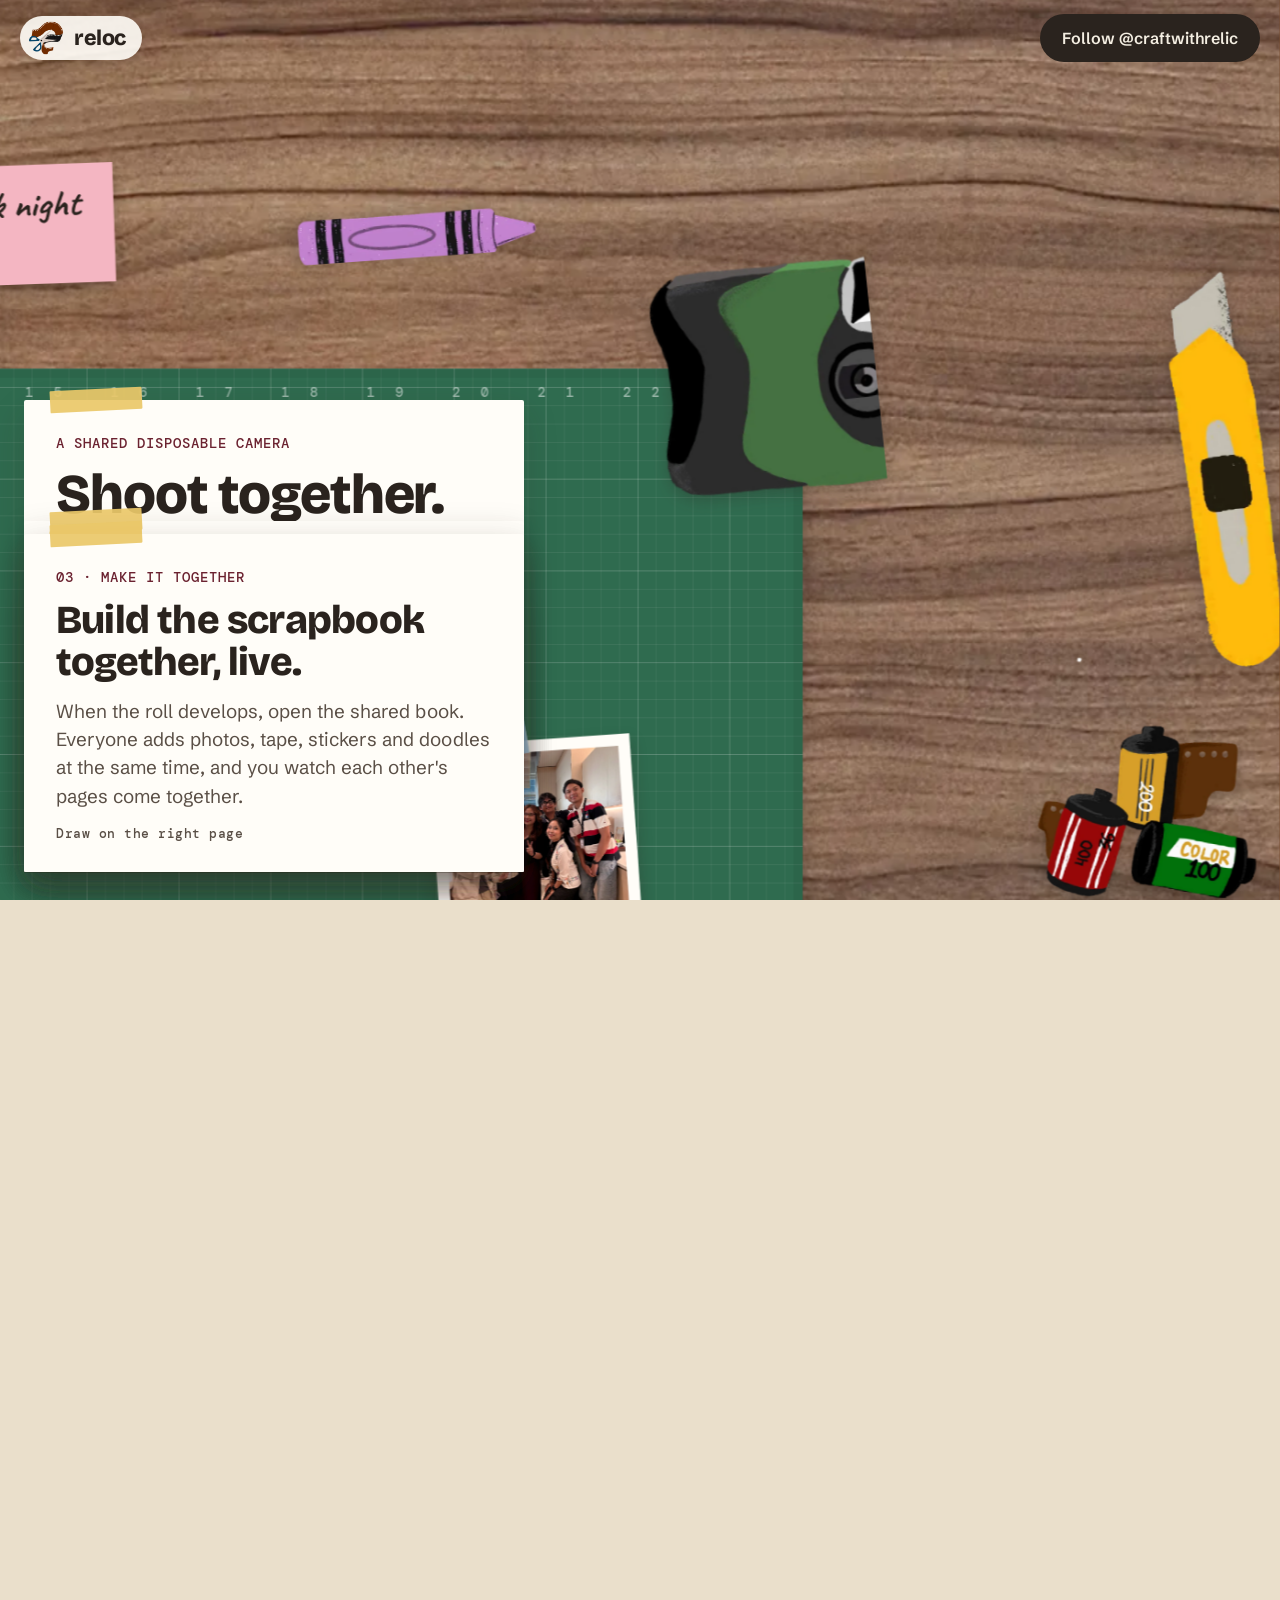
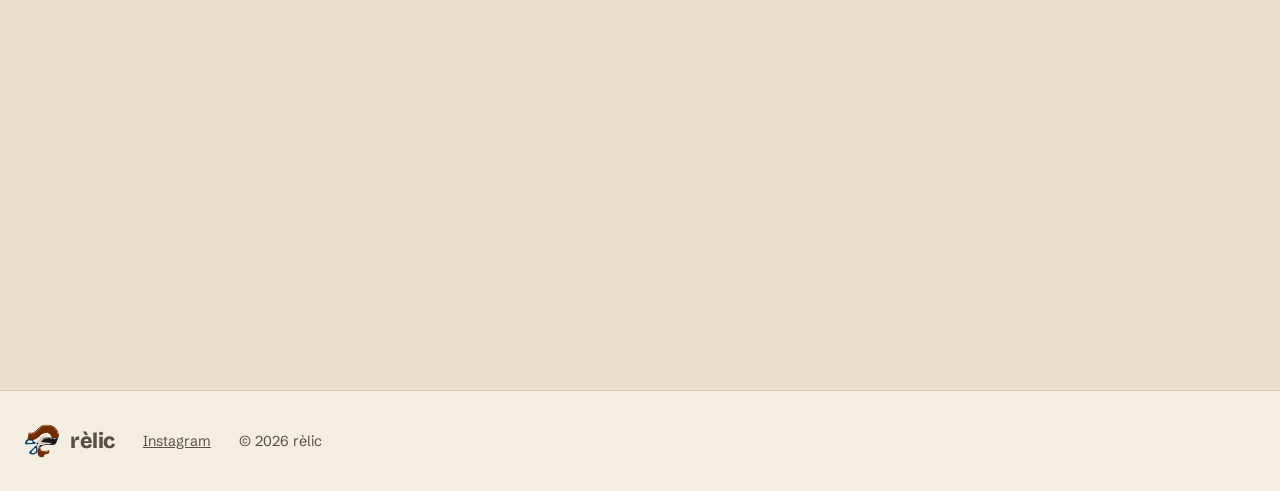
==== commit 476c1091: "feat: test" ====
--- a/site/index.html
+++ b/site/index.html
@@ -28,7 +28,7 @@
 
   <header class="nav">
     <a class="brand" href="#top" aria-label="rèlic home">
-      <img class="logo" src="assets/img/logo.png" alt="" width="36" height="36"><span class="wordmark">rèlic</span>
+      <img class="logo" src="assets/img/logo.png" alt="" width="36" height="36"><span class="wordmark">reloc</span>
     </a>
     <a class="btn btn-ink" href="https://www.instagram.com/craftwithrelic/" target="_blank" rel="noopener">Follow @craftwithrelic</a>
   </header>
--- a/site/style.css
+++ b/site/style.css
@@ -83,7 +83,7 @@
 .ph-wifi{width:calc(17*var(--fp));height:calc(12*var(--fp));background:currentColor;clip-path:polygon(50% 100%,0 25%,20% 5%,50% 0,80% 5%,100% 25%)}
 .ph-bat{width:calc(27*var(--fp));height:calc(13*var(--fp));border-radius:calc(4*var(--fp));background:currentColor}
 .screen section{position:absolute;inset:0;padding:42px 14px 22px;display:flex;flex-direction:column;gap:8px;opacity:0;transition:opacity .35s var(--ease)}
-.phone[data-mode="roll"] [data-mode="roll"],.phone[data-mode="create"] [data-mode="create"],.phone[data-mode="room"] [data-mode="room"],
+.phone[data-mode="roll"] [data-mode="roll"],.phone[data-mode="create"] [data-mode="create"],.phone[data-mode="join"] [data-mode="join"],.phone[data-mode="room"] [data-mode="room"],
 .phone[data-mode="camera"] [data-mode="camera"],.phone[data-mode="done"] [data-mode="done"]{opacity:1}
 .screen .dark{background:#151311}
 .ph-h{font:800 22px var(--f-display);letter-spacing:-.02em}
@@ -101,20 +101,51 @@
 .cr-press{position:absolute;left:5.6%;top:87.8%;width:88.8%;height:5.84%;border-radius:99px;background:#fff;opacity:0}
 .cr-tap{position:absolute;left:50%;top:90.7%;width:calc(44*var(--fp));height:calc(44*var(--fp));margin:calc(-22*var(--fp)) 0 0 calc(-22*var(--fp));border-radius:50%;background:rgba(255,255,255,.55);opacity:0}
 /* the room: the roll code and who's in (styled after the Figma screens) */
-.screen .ph-room{padding:calc(53*var(--fp)) calc(16*var(--fp)) calc(55*var(--fp));gap:0;color:#1d1a17}
-.rm-back{width:calc(44*var(--fp));height:calc(44*var(--fp));border-radius:50%;background:#FEFEFD;box-shadow:0 0 0 calc(1*var(--fp)) #2A241F,0 calc(3.5*var(--fp)) 0 #2A241F;position:relative;flex:none}
-.rm-back::after{content:"";position:absolute;left:42%;top:36%;width:24%;height:24%;border:solid #1d1a17;border-width:0 0 calc(2.4*var(--fp)) calc(2.4*var(--fp));transform:rotate(45deg)}
-.rm-title{margin-top:calc(14*var(--fp));font:700 calc(32*var(--fp))/1.1 var(--f-body);letter-spacing:-.01em}
-.screen .rm-sub{margin-top:calc(6*var(--fp));font:400 calc(14.5*var(--fp))/1.35 var(--f-body);color:#6b645c}
-.rm-label{margin:calc(38*var(--fp)) 0 calc(12*var(--fp));font:400 calc(17*var(--fp)) var(--f-body)}
-.rm-code{display:flex;gap:calc(8*var(--fp));justify-content:center}
-.rm-code span{width:calc(52*var(--fp));height:calc(64*var(--fp));border-radius:calc(14*var(--fp));background:#FEFEFD;box-shadow:inset 0 0 0 calc(1*var(--fp)) #1d1a17;overflow:hidden;display:flex;flex-direction:column}
-.rm-code i{flex:none;height:calc(64*var(--fp));font:500 calc(30*var(--fp))/calc(64*var(--fp)) var(--f-mono);font-style:normal;text-align:center;transform:translateY(-300%)}
-.rm-friends{display:flex;gap:calc(14*var(--fp))}
-.rm-friends figure{margin:0;width:calc(66*var(--fp));text-align:center;transform:scale(0)}
-.rm-friends img{display:block;width:100%;aspect-ratio:1;border-radius:50%;object-fit:cover;box-shadow:0 0 0 calc(2*var(--fp)) #FEFEFD,0 0 0 calc(3*var(--fp)) #2A241F}
-.rm-friends figcaption{margin-top:calc(6*var(--fp));font:500 calc(13*var(--fp)) var(--f-body);color:#6b645c}
-.rm-btn{margin-top:auto;margin-inline:calc(6*var(--fp));text-align:center;font:600 calc(17*var(--fp))/calc(51*var(--fp)) var(--f-body);background:#2A241F;color:#fff;border-radius:99px}
+/* Join Roll and the roll's lobby: the app's own screens (JoinRollView, CreateRollLobbyView), at 402 pt wide */
+.screen :is(.ph-join,.ph-lobby){padding:0;display:block;color:#1d1a17;--f-ios:-apple-system,"SF Pro Text",system-ui,"Schibsted Grotesk",sans-serif;font-family:var(--f-ios)}
+.screen :is(.ph-join,.ph-lobby) > *{position:absolute;margin:0}
+.ph-btn{top:calc(56*var(--fp));width:calc(44*var(--fp));height:calc(44*var(--fp));border-radius:50%;background:#FEFEFD;box-shadow:0 0 0 calc(1*var(--fp)) #2A241F,0 calc(3.5*var(--fp)) 0 #2A241F}
+.ph-btn.back,.ph-btn.close{left:calc(15*var(--fp))}
+.ph-btn.more{right:calc(16*var(--fp))}
+.ph-btn.back::after{content:"";position:absolute;left:42%;top:36%;width:24%;height:24%;border:solid #1d1a17;border-width:0 0 calc(2.4*var(--fp)) calc(2.4*var(--fp));transform:rotate(45deg)}
+.ph-btn.close::before,.ph-btn.close::after{content:"";position:absolute;left:28%;top:calc(50% - 1.1*var(--fp));width:44%;height:calc(2.2*var(--fp));border-radius:2px;background:#1d1a17;transform:rotate(45deg)}
+.ph-btn.close::after{transform:rotate(-45deg)}
+.ph-btn.more i,.ph-btn.more::before,.ph-btn.more::after{content:"";position:absolute;top:calc(50% - 2.2*var(--fp));left:calc(50% - 2.2*var(--fp));width:calc(4.4*var(--fp));height:calc(4.4*var(--fp));border-radius:50%;background:#1d1a17}
+.ph-btn.more::before{margin-left:calc(-9*var(--fp))}
+.ph-btn.more::after{margin-left:calc(9*var(--fp))}
+/* Join Roll */
+.jn-title{left:0;right:0;top:calc(70*var(--fp));text-align:center;font:600 calc(18*var(--fp))/calc(22*var(--fp)) var(--f-ios)}
+.jn-art{left:calc(22*var(--fp));top:calc(110*var(--fp));width:calc(358*var(--fp));aspect-ratio:376/219}
+.jn-art img{position:absolute;display:block}
+.jn-phones{left:0;top:0;width:100%;height:85.84%}
+.jn-squint{left:68.09%;top:26.03%;width:20.21%;height:73.97%}
+.jn-happy{left:16.22%;top:12.33%;width:25.8%;height:56.16%}
+.jn-air{left:0;right:0;top:calc(326*var(--fp));text-align:center;font:400 calc(20*var(--fp))/calc(24*var(--fp)) var(--f-ios);color:#000}
+.jn-rule{left:calc(31*var(--fp));right:calc(31*var(--fp));top:calc(373*var(--fp));height:1px;background:#DCD7D0}
+.jn-label{left:calc(42*var(--fp));top:calc(384*var(--fp));font:400 calc(20*var(--fp))/calc(24*var(--fp)) var(--f-ios);color:#000}
+.jn-code{left:calc(41*var(--fp));top:calc(412*var(--fp));display:flex;gap:calc(5*var(--fp))}
+.jn-code span{width:calc(49*var(--fp));height:calc(58*var(--fp));border-radius:calc(10*var(--fp));background:#fff;box-shadow:inset 0 0 0 calc(1*var(--fp)) #000;display:grid;place-items:center}
+.jn-code i{font:400 calc(30*var(--fp))/1 ui-monospace,"SF Mono",Menlo,"DM Mono",monospace;font-style:normal;color:#000}
+.jn-btn{left:calc(22*var(--fp));right:calc(22*var(--fp));top:calc(767*var(--fp));height:calc(52*var(--fp));border-radius:99px;background:#282420;color:#fff;text-align:center;font:600 calc(18*var(--fp))/calc(52*var(--fp)) var(--f-ios)}
+.jn-tap{left:50%;top:calc(793*var(--fp));width:calc(46*var(--fp));height:calc(46*var(--fp));margin:calc(-23*var(--fp)) 0 0 calc(-23*var(--fp));border-radius:50%;background:rgba(255,255,255,.5);opacity:0}
+/* the lobby */
+.screen .ph-lobby{background:#F8F2EB}
+.lb-deco{left:0;top:0;width:100%;display:block}
+.lb-title{left:calc(21*var(--fp));top:calc(110*var(--fp));font:700 calc(40*var(--fp))/calc(48*var(--fp)) var(--f-ios);letter-spacing:-.01em}
+.lb-meta{left:calc(22*var(--fp));top:calc(165*var(--fp));display:flex;gap:calc(18*var(--fp));font:400 calc(19*var(--fp))/calc(24*var(--fp)) var(--f-ios);color:#5E5850}
+.lb-meta > span{display:flex;align-items:center;gap:calc(8*var(--fp))}
+.lb-meta svg{width:calc(28*var(--fp));height:calc(28*var(--fp));fill:none;stroke:currentColor;stroke-width:1.5;stroke-linecap:round;stroke-linejoin:round}
+.lb-meta b{font-weight:700;display:flex;gap:.25em}
+.lb-n{display:block;height:1.2em;line-height:1.2em;overflow:hidden}
+.lb-n i{display:block;font-style:normal;transform:translateY(-500%)}
+.lb-people{left:calc(31*var(--fp));top:calc(228*var(--fp));display:grid;grid-template-columns:repeat(3,calc(100*var(--fp)));column-gap:calc(19*var(--fp));row-gap:calc(10*var(--fp))}
+.lb-people figure{margin:0;text-align:center}
+.lb-people img,.lb-init{display:block;width:calc(100*var(--fp));height:calc(100*var(--fp));border-radius:50%;object-fit:cover}
+.lb-init{display:grid;place-items:center;background:#FEFCF7;font:400 calc(48*var(--fp))/1 var(--f-ios);color:#1d1a17}
+.lb-init.dark{background:#6A2430;color:#fff}
+.lb-people figcaption{margin-top:calc(9*var(--fp));display:flex;flex-direction:column;font:700 calc(16*var(--fp))/calc(17*var(--fp)) var(--f-ios)}
+.lb-people small{font:400 calc(16*var(--fp))/calc(17*var(--fp)) var(--f-ios);color:#1d1a17}
+.lb-wait{left:0;right:0;top:calc(784*var(--fp));text-align:center;font:400 calc(20*var(--fp))/calc(24*var(--fp)) var(--f-ios);color:#6F6C64}
 .ph-view{margin-top:10px;flex:1;border-radius:8px;background:linear-gradient(160deg,#3a3a3a,#262422)}
 .ph-shutter{align-self:center;width:42px;height:42px;border-radius:50%;background:#fff;box-shadow:0 0 0 4px #151311,0 0 0 6px #fff}
 
@@ -286,30 +317,36 @@
 @keyframes lift{to{transform:translate(-6px,-12px) rotate(-1.2deg);filter:drop-shadow(0 30px 26px rgba(42,35,30,.36))}}
 /* 2 · the problem: the Photos library gets flicked through, endlessly */
 .board[data-shot="1"] .pl-grid{animation:flick 11s .4s infinite}
-/* 3 · start a roll: the name types itself, 36 gets picked, Next gets tapped, then the room opens */
+/* 3 · start a roll: the name types itself, Next gets tapped; a friend's phone types the code and joins; the lobby fills up */
 .typed{display:inline-block;overflow:hidden;white-space:nowrap;vertical-align:bottom;border-right:calc(1.5*var(--fp)) solid transparent;width:max-content;max-width:0}
-.phone[data-mode="create"] .typed{animation:type 1s steps(8,end) .5s forwards,caret .5s step-end .5s 4}
+.phone[data-mode="create"] .typed{animation:type 1s steps(8,end) .4s forwards,caret .5s step-end .4s 3}
 @keyframes type{from{max-width:0}to{max-width:4.4em}}
 @keyframes caret{50%{border-color:#1d1a17}}
-.phone[data-mode="create"] .c24{animation:chipOff .3s var(--ease) 1.7s forwards}
-.phone[data-mode="create"] .c36{animation:chipOn .45s var(--land) 1.7s forwards}
-@keyframes chipOff{to{opacity:0}}
-@keyframes chipOn{from{opacity:0;transform:scale(.9)}to{opacity:1;transform:none}}
-.phone[data-mode="create"] .cr-press{animation:press .45s var(--ease) 2.45s}
-@keyframes press{40%{opacity:.18}}
-.phone[data-mode="create"] .cr-tap{animation:tapdot .55s var(--ease) 2.4s}
+.phone[data-mode="create"] .cr-press{animation:crPress .45s var(--ease) 1.85s}
+@keyframes crPress{40%{opacity:.18}}
+.phone[data-mode="create"] .cr-tap{animation:tapdot .55s var(--ease) 1.8s}
 @keyframes tapdot{0%{opacity:0;transform:scale(.4)}30%{opacity:1}100%{opacity:0;transform:scale(1.5)}}
-/* the code rolls in letter by letter, then friends join */
-.phone[data-mode="room"] .rm-code i{animation:slot .75s cubic-bezier(.2,.7,.2,1) calc(.35s + var(--i,0) * .1s) both}
-.rm-code span:nth-child(1) i{--i:0}.rm-code span:nth-child(2) i{--i:1}.rm-code span:nth-child(3) i{--i:2}.rm-code span:nth-child(4) i{--i:3}.rm-code span:nth-child(5) i{--i:4}.rm-code span:nth-child(6) i{--i:5}
-@keyframes slot{from{transform:translateY(0)}to{transform:translateY(-300%)}}
-.phone[data-mode="room"] .rm-friends figure{animation:join .45s var(--land) both}
-.phone[data-mode="room"] .rm-friends figure:nth-child(1){animation-delay:.2s}
-.phone[data-mode="room"] .rm-friends figure:nth-child(2){animation-delay:1.35s}
-.phone[data-mode="room"] .rm-friends figure:nth-child(3){animation-delay:1.7s}
-.phone[data-mode="room"] .rm-friends figure:nth-child(4){animation-delay:2.05s}
-@keyframes join{to{transform:scale(1)}}
-.phone:is([data-mode="camera"],[data-mode="done"]) .rm-friends figure,.snap .rm-friends figure{transform:scale(1)}
+/* Join Roll: each box takes focus, its letter lands, then Join Roll wakes up and gets tapped */
+.phone[data-mode="join"] .jn-code span{animation:jnFocus .2s linear calc(.15s + var(--i) * .2s)}
+@keyframes jnFocus{from,to{box-shadow:inset 0 0 0 calc(2*var(--fp)) #282420}}
+.phone[data-mode="join"] .jn-code i{animation:jnKey .22s var(--land) calc(.35s + var(--i) * .2s) both}
+@keyframes jnKey{from{opacity:0;transform:scale(.5)}}
+.phone[data-mode="join"] .jn-btn{animation:jnOn .25s var(--ease) 1.45s both,jnPress .3s var(--ease) 1.95s}
+@keyframes jnOn{from{opacity:.35}}
+@keyframes jnPress{50%{transform:scale(.96)}}
+.phone[data-mode="join"] .jn-tap{animation:tapdot .55s var(--ease) 1.9s}
+/* the lobby: two friends are already in, you land third, two more follow; the count keeps up */
+.phone[data-mode="room"] .lb-people figure{animation:pop .45s var(--land) both}
+.phone[data-mode="room"] .lb-people figure:nth-child(1){animation-delay:.15s}
+.phone[data-mode="room"] .lb-people figure:nth-child(2){animation-delay:.3s}
+.phone[data-mode="room"] .lb-people figure:nth-child(3){animation-delay:.6s}
+.phone[data-mode="room"] .lb-people figure:nth-child(4){animation-delay:1.3s}
+.phone[data-mode="room"] .lb-people figure:nth-child(5){animation-delay:1.9s}
+@keyframes pop{from{transform:scale(0)}}
+.phone[data-mode="room"] .lb-n i{animation:lbCount 2.2s linear both}
+@keyframes lbCount{0%,11.3%{transform:none}11.4%,18.1%{transform:translateY(-100%)}18.2%,31.7%{transform:translateY(-200%)}31.8%,63.5%{transform:translateY(-300%)}63.6%,90.8%{transform:translateY(-400%)}90.9%,100%{transform:translateY(-500%)}}
+.phone[data-mode="room"] .lb-wait{animation:fadeUp .5s var(--ease) 2.3s both}
+@keyframes fadeUp{from{opacity:0;transform:translateY(calc(6*var(--fp)))}}
 .snap .typed{max-width:none}
 /* 5 · shoot: the flash fires */
 .flash{border-radius:50%;background:radial-gradient(circle,rgba(255,255,255,.95) 0 12%,rgba(255,250,225,.55) 30%,transparent 68%);opacity:0;mix-blend-mode:screen;pointer-events:none;z-index:3}
@@ -414,8 +451,6 @@
   box-shadow:inset 0 0 0 1px rgba(255,255,255,.08),0 5px 10px rgba(0,0,0,.4)}
 .cb-view{position:absolute;left:10px;top:9.5px;width:424px;height:318px;border-radius:6.2px;overflow:hidden;background:#1C1B1A}
 .cb-view canvas{display:block;width:100%;height:100%}
-.cb-vig{position:absolute;inset:0;background:radial-gradient(ellipse 72% 72% at 50% 50%,transparent 45%,rgba(0,0,0,.42));opacity:0;transition:opacity .3s var(--ease)}
-.cam-back[data-film="color"] .cb-vig{opacity:1}
 .cb-flash{position:absolute;inset:0;background:#fff;opacity:0}
 .cam-back.fire .cb-flash{animation:vfFlash .55s ease-out}
 @keyframes vfFlash{0%{opacity:0}12%{opacity:1}100%{opacity:0}}
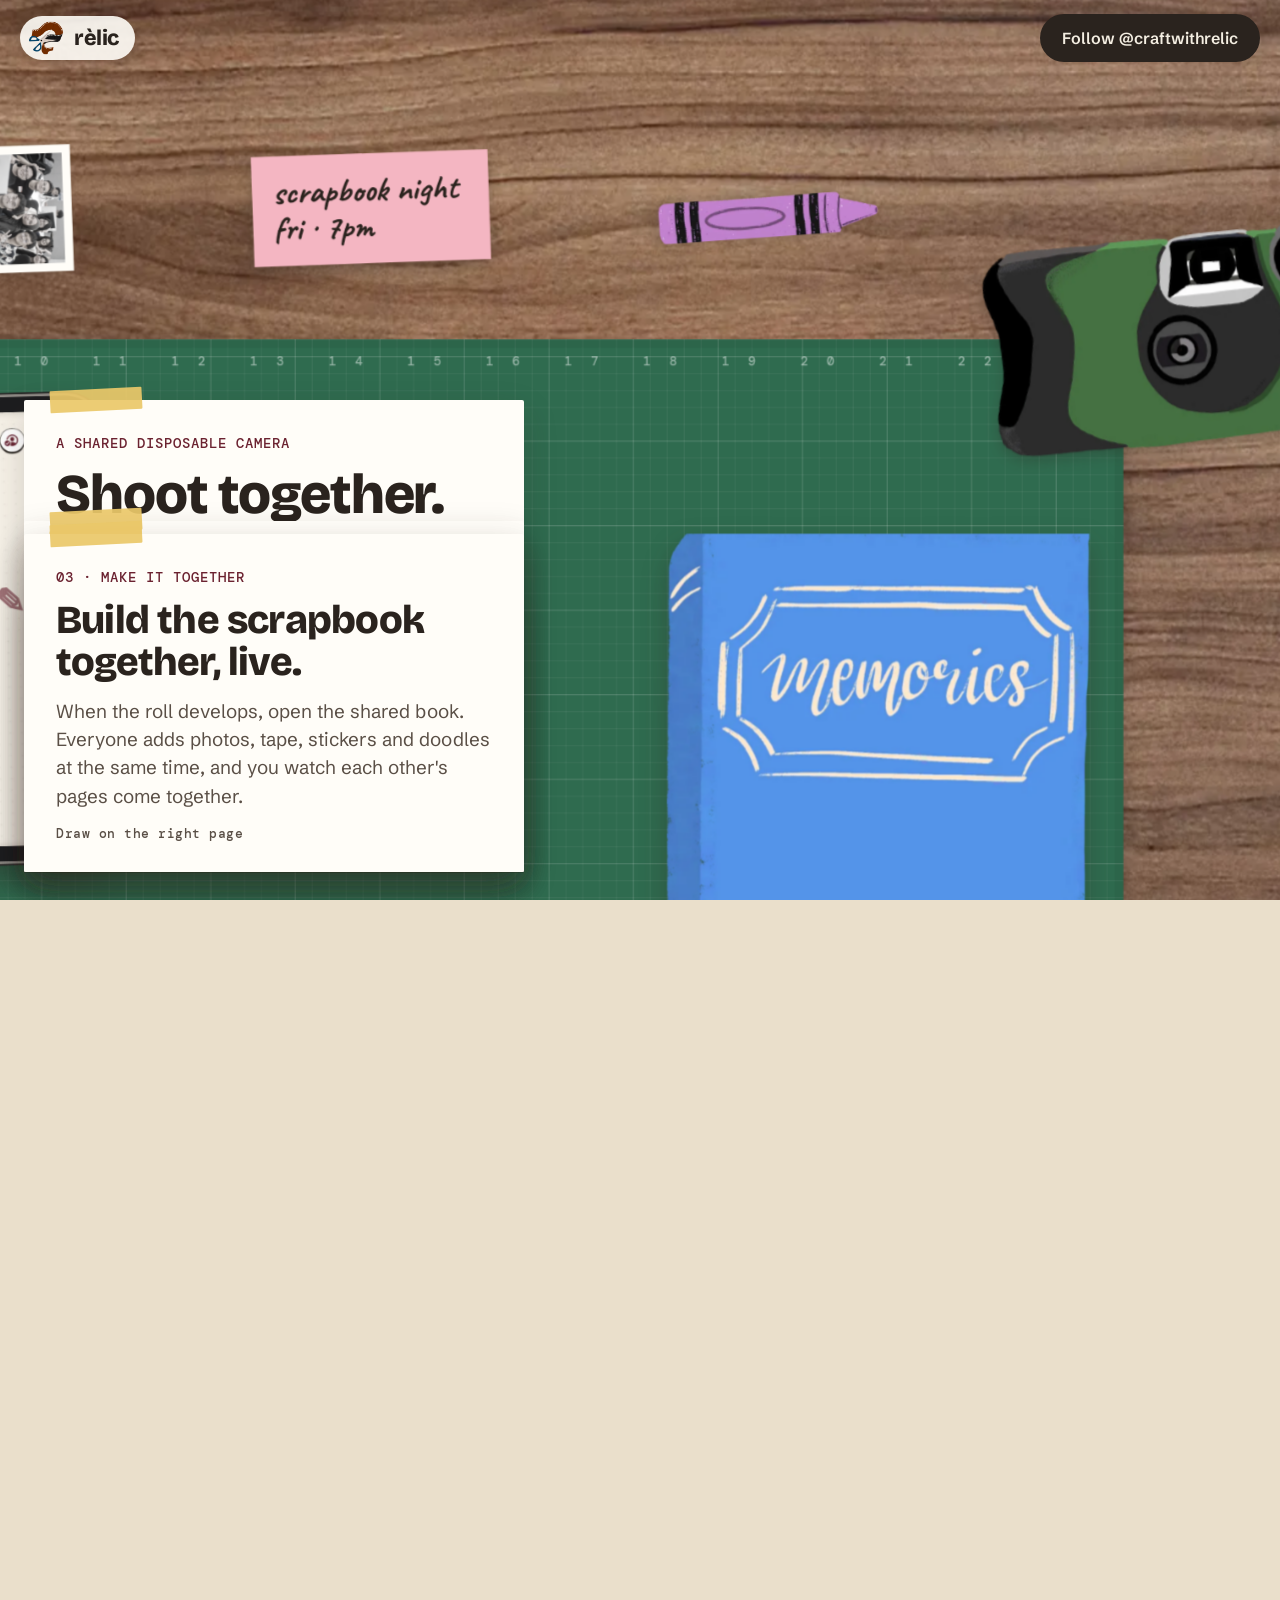
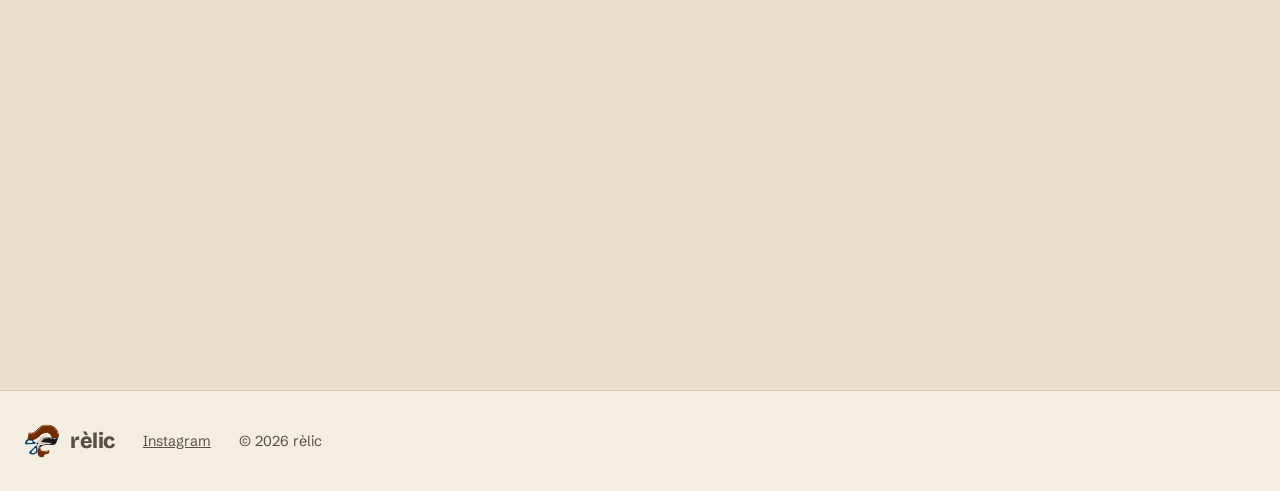
==== commit 403ad3cc: "Nav: wordmark back to rèlic Co-Authored-By: Claude Opus 5.5 <noreply@anthropic.com>" ====
--- a/site/index.html
+++ b/site/index.html
@@ -28,7 +28,7 @@
 
   <header class="nav">
     <a class="brand" href="#top" aria-label="rèlic home">
-      <img class="logo" src="assets/img/logo.png" alt="" width="36" height="36"><span class="wordmark">reloc</span>
+      <img class="logo" src="assets/img/logo.png" alt="" width="36" height="36"><span class="wordmark">rèlic</span>
     </a>
     <a class="btn btn-ink" href="https://www.instagram.com/craftwithrelic/" target="_blank" rel="noopener">Follow @craftwithrelic</a>
   </header>
